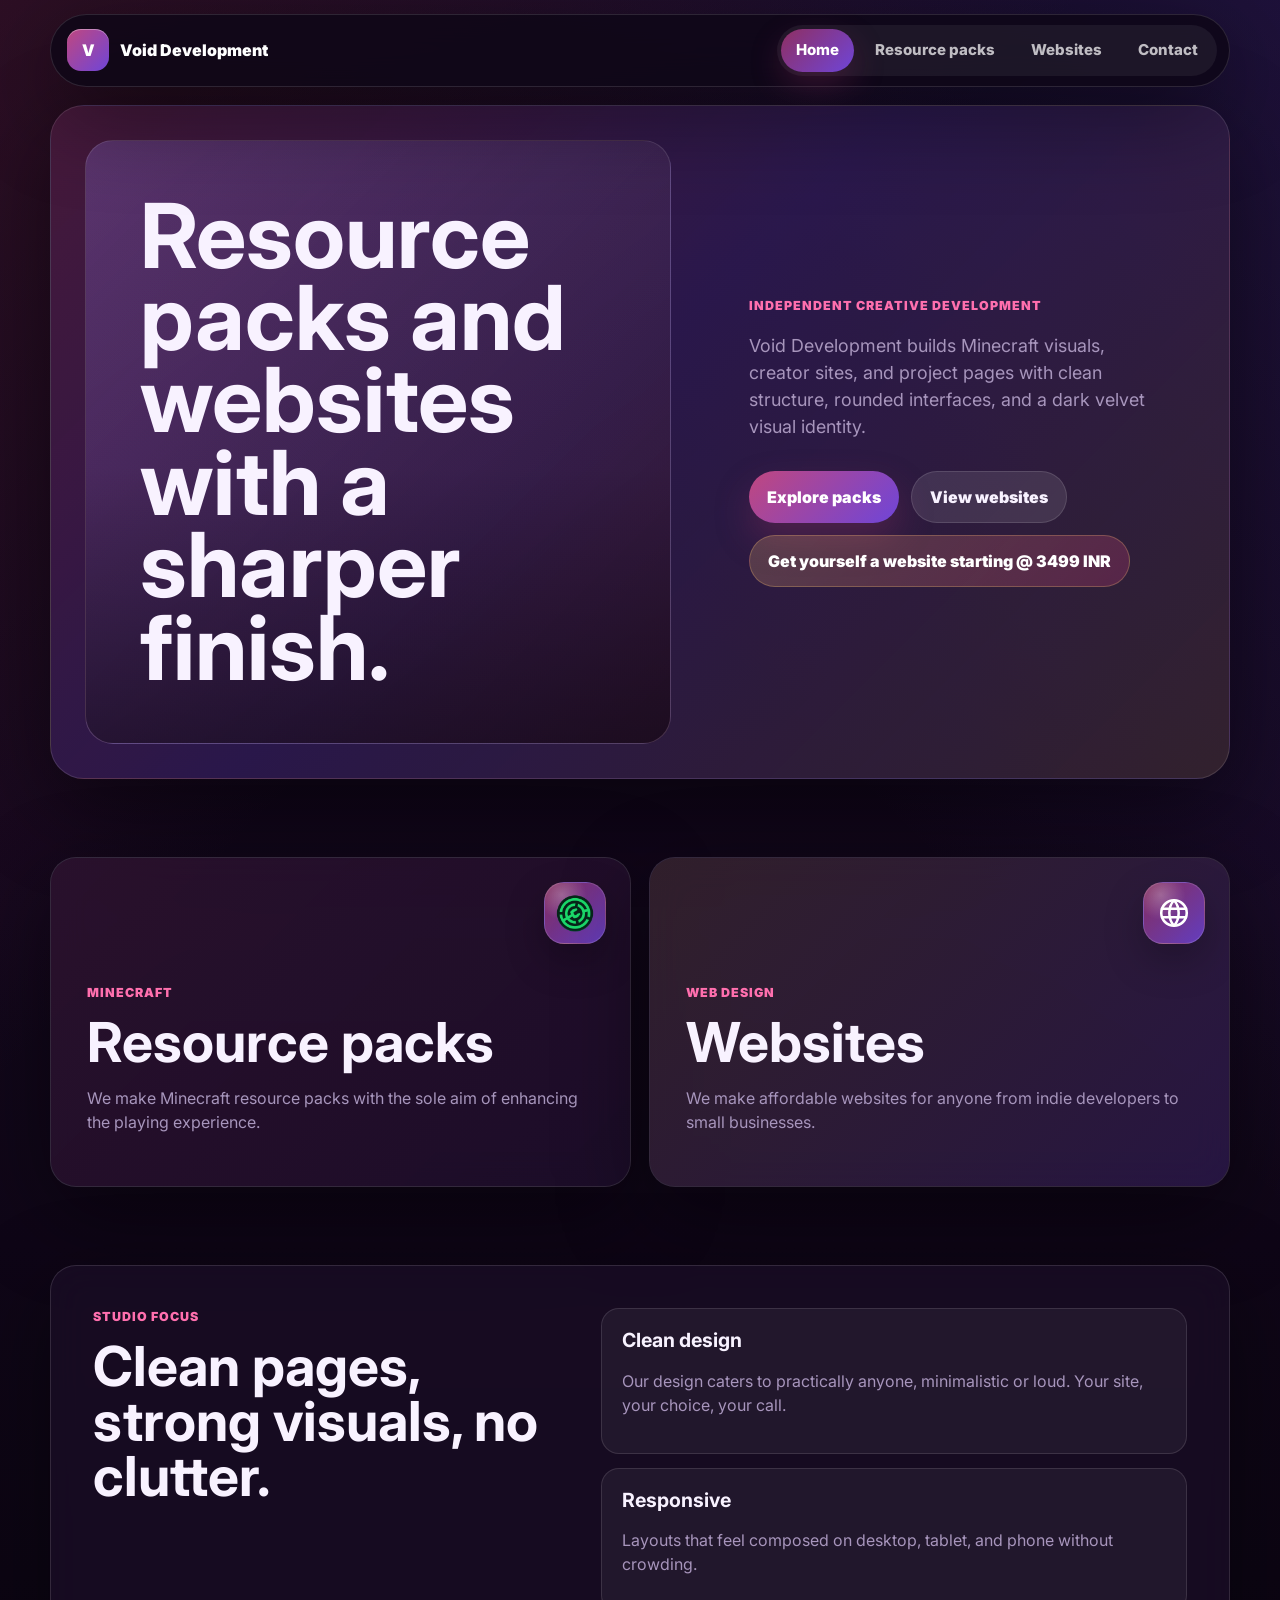
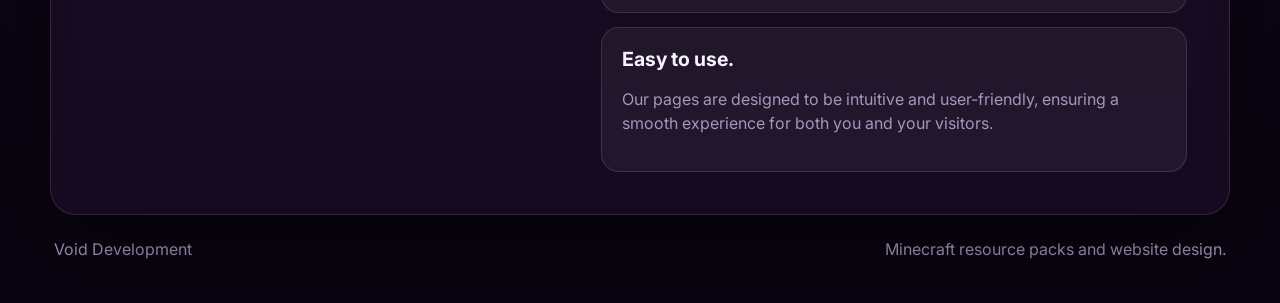
==== index.html @ 294ab31f "edited home page" ====
<!DOCTYPE html>
<html lang="en">
<head>
  <meta charset="UTF-8">
  <meta name="viewport" content="width=device-width, initial-scale=1.0">
  <meta name="description" content="Void Development creates Minecraft resource packs and refined websites for independent projects.">
  <title>Void Development | Independent Digital Studio</title>
  <link rel="preconnect" href="https://fonts.googleapis.com">
  <link rel="preconnect" href="https://fonts.gstatic.com" crossorigin>
  <link href="https://fonts.googleapis.com/css2?family=Inter:wght@400;500;600;700;800;900&display=swap" rel="stylesheet">
  <link rel="stylesheet" href="styles.css">
</head>
<body>
  <header class="site-header" data-header>
    <a class="brand" href="index.html" aria-label="Void Development home">
      <span class="brand-mark">V</span>
      <span>Void Development</span>
    </a>
    <button class="nav-toggle" type="button" aria-expanded="false" aria-controls="site-nav" data-nav-toggle>
      <span class="sr-only">Menu</span>
      <span></span>
      <span></span>
    </button>
    <nav class="site-nav" id="site-nav" data-nav>
      <a href="index.html" aria-current="page">Home</a>
      <a href="resource-packs.html">Resource packs</a>
      <a href="websites.html">Websites</a>
      <a href="contact.html">Contact</a>
    </nav>
  </header>

  <main>
    <section class="hero soft-hero">
      <div class="hero-title-panel">
        <h1>Resource packs and websites with a sharper finish.</h1>
      </div>
      <div class="hero-copy-block">
        <p class="eyebrow">Independent creative development</p>
        <p>Void Development builds Minecraft visuals, creator sites, and project pages with clean structure, rounded interfaces, and a dark velvet visual identity.</p>
        <div class="button-row">
          <a class="button primary" href="resource-packs.html">Explore packs</a>
          <a class="button ghost" href="websites.html">View websites</a>
          <a class="button offer" href="contact.html">Get yourself a website starting @ 3499 INR</a>
        </div>
      </div>
    </section>

    <section class="section-wrap feature-split">
      <a class="feature-card aqua" href="resource-packs.html">
        <span class="card-icon" aria-hidden="true">
          <img class="modrinth-logo" src="assets/com.modrinth.ModrinthApp.png" alt="">
        </span>
        <p class="section-kicker">Minecraft</p>
        <h2>Resource packs</h2>
        <p>We make Minecraft resource packs with the sole aim of enhancing the playing experience.</p>
      </a>
      <a class="feature-card flame" href="websites.html">
        <span class="card-icon" aria-hidden="true">
          <svg class="globe-icon" viewBox="0 0 24 24" role="img">
            <circle cx="12" cy="12" r="9"/>
            <path d="M3.6 9h16.8M3.6 15h16.8M12 3c2.2 2.4 3.3 5.4 3.3 9s-1.1 6.6-3.3 9M12 3C9.8 5.4 8.7 8.4 8.7 12s1.1 6.6 3.3 9"/>
          </svg>
        </span>
        <p class="section-kicker">Web design</p>
        <h2>Websites</h2>
        <p>We make affordable websites for anyone from indie developers to small businesses.</p>
      </a>
    </section>

    <section class="section-wrap studio-panel">
      <div>
        <p class="section-kicker">Studio focus</p>
        <h2>Clean pages, strong visuals, no clutter.</h2>
      </div>
      <div class="mini-grid">
        <article>
          <h3>Clean design</h3>
          <p>Our design caters to practically anyone, minimalistic or loud. Your site, your choice, your call.</p>
        </article>
        <article>
          <h3>Responsive</h3>
          <p>Layouts that feel composed on desktop, tablet, and phone without crowding.</p>
        </article>
        <article>
          <h3>Easy to use.</h3>
          <p>Our pages are designed to be intuitive and user-friendly, ensuring a smooth experience for both you and your visitors.</p>
        </article>
      </div>
    </section>
  </main>

  <footer class="site-footer">
    <span>Void Development</span>
    <span>Minecraft resource packs and website design.</span>
  </footer>

  <script src="script.js"></script>
</body>
</html>
---- styles.css ----
:root {
  --ink: #f8f2ff;
  --ink-soft: #d5c4e8;
  --muted: #a795bc;
  --bg: #07030d;
  --bg-2: #100719;
  --panel: rgba(26, 14, 38, 0.78);
  --panel-strong: #180d25;
  --line: rgba(255, 255, 255, 0.12);
  --velvet: #8f2f61;
  --velvet-2: #c0477f;
  --plum: #6f45d8;
  --lilac: #b889ff;
  --rose: #ff6fae;
  --gold: #f2bd70;
  --white: #ffffff;
  --radius-xl: 34px;
  --radius-lg: 26px;
  --radius-md: 18px;
  --shadow: 0 28px 90px rgba(0, 0, 0, 0.42);
}

* {
  box-sizing: border-box;
}

html {
  scroll-behavior: smooth;
}

body {
  min-height: 100vh;
  margin: 0;
  color: var(--ink);
  background:
    linear-gradient(135deg, rgba(143, 47, 97, 0.28), transparent 34%),
    linear-gradient(225deg, rgba(111, 69, 216, 0.22), transparent 38%),
    linear-gradient(180deg, var(--bg) 0%, #12071b 48%, #09040f 100%);
  font-family: Inter, Arial, sans-serif;
  line-height: 1.5;
  opacity: 0;
  transform: translateY(8px);
  transition: opacity 220ms ease, transform 220ms ease;
}

body.is-ready {
  opacity: 1;
  transform: translateY(0);
}

body.is-leaving {
  opacity: 0;
  transform: translateY(8px);
}

img {
  display: block;
  max-width: 100%;
}

a {
  color: inherit;
  text-decoration: none;
}

.sr-only {
  position: absolute;
  width: 1px;
  height: 1px;
  padding: 0;
  margin: -1px;
  overflow: hidden;
  clip: rect(0, 0, 0, 0);
  white-space: nowrap;
  border: 0;
}

.site-header {
  position: sticky;
  top: 14px;
  z-index: 20;
  width: min(1180px, calc(100% - 28px));
  min-height: 72px;
  display: flex;
  align-items: center;
  justify-content: space-between;
  gap: 18px;
  margin: 14px auto 0;
  padding: 10px 12px 10px 16px;
  color: var(--white);
  background: rgba(14, 7, 22, 0.82);
  border: 1px solid var(--line);
  border-radius: 999px;
  box-shadow: var(--shadow);
  backdrop-filter: blur(18px);
}

.site-header.is-scrolled {
  background: rgba(10, 4, 16, 0.94);
}

.brand {
  display: inline-flex;
  align-items: center;
  gap: 11px;
  min-width: 0;
  font-weight: 900;
}

.brand span:last-child {
  overflow: hidden;
  text-overflow: ellipsis;
  white-space: nowrap;
}

.brand-mark {
  display: grid;
  flex: 0 0 auto;
  width: 42px;
  height: 42px;
  place-items: center;
  color: var(--white);
  background: linear-gradient(135deg, var(--velvet-2), var(--plum));
  border-radius: 14px;
  box-shadow: inset 0 1px 0 rgba(255, 255, 255, 0.35);
}

.site-nav {
  --pill-x: 4px;
  --pill-y: 4px;
  --pill-width: 80px;
  --pill-height: 40px;
  position: relative;
  display: flex;
  align-items: center;
  gap: 6px;
  padding: 4px;
  background: rgba(255, 255, 255, 0.06);
  border-radius: 999px;
}

.site-nav::before {
  content: "";
  position: absolute;
  left: var(--pill-x);
  top: var(--pill-y);
  width: var(--pill-width);
  height: var(--pill-height);
  border-radius: 999px;
  background: linear-gradient(135deg, var(--velvet), var(--plum));
  box-shadow: 0 12px 32px rgba(143, 47, 97, 0.32);
  transition: left 220ms ease, top 220ms ease, width 220ms ease, height 220ms ease;
}

.site-nav a {
  position: relative;
  z-index: 1;
  padding: 10px 15px;
  color: rgba(255, 255, 255, 0.72);
  border-radius: 999px;
  font-size: 0.94rem;
  font-weight: 800;
  transition: color 180ms ease, transform 180ms ease;
}

.site-nav a:hover,
.site-nav a[aria-current="page"] {
  color: var(--white);
}

.nav-toggle {
  display: none;
  width: 46px;
  height: 46px;
  border: 1px solid var(--line);
  border-radius: 16px;
  background: rgba(255, 255, 255, 0.08);
  color: var(--white);
}

.nav-toggle span:not(.sr-only) {
  display: block;
  width: 18px;
  height: 2px;
  margin: 5px auto;
  background: currentColor;
}

.hero,
.page-hero,
.section-wrap,
.site-footer {
  width: min(1180px, calc(100% - 28px));
  margin-inline: auto;
}

.hero,
.page-hero {
  margin-top: 18px;
  border-radius: var(--radius-xl);
}

.soft-hero {
  display: grid;
  grid-template-columns: minmax(0, 1.1fr) minmax(320px, 0.9fr);
  gap: clamp(22px, 4vw, 44px);
  align-items: center;
  min-height: 590px;
  padding: clamp(20px, 3vw, 34px);
  overflow: hidden;
  background:
    linear-gradient(135deg, rgba(143, 47, 97, 0.36), rgba(111, 69, 216, 0.22) 46%, rgba(242, 189, 112, 0.12)),
    rgba(24, 13, 37, 0.76);
  border: 1px solid var(--line);
  box-shadow: var(--shadow);
}

.hero-title-panel {
  position: relative;
  min-height: 520px;
  display: flex;
  align-items: flex-end;
  overflow: hidden;
  border-radius: 28px;
  padding: clamp(26px, 5vw, 54px);
  background:
    linear-gradient(145deg, rgba(255, 255, 255, 0.08), rgba(143, 47, 97, 0.18)),
    linear-gradient(135deg, rgba(111, 69, 216, 0.24), rgba(7, 3, 13, 0.54));
  border: 1px solid var(--line);
}

.hero-title-panel::after {
  content: "";
  position: absolute;
  inset: auto 0 0;
  height: 46%;
  background: linear-gradient(180deg, transparent, rgba(7, 3, 13, 0.44));
}

.hero-title-panel h1 {
  position: relative;
  z-index: 1;
}

.hero-copy-block {
  padding: clamp(12px, 3vw, 34px);
}

.eyebrow,
.section-kicker {
  margin: 0 0 12px;
  color: var(--rose);
  font-size: 0.78rem;
  font-weight: 900;
  letter-spacing: 0.08em;
  text-transform: uppercase;
}

h1,
h2,
h3,
p {
  overflow-wrap: anywhere;
}

h1 {
  max-width: 820px;
  margin: 0;
  font-size: clamp(3rem, 7vw, 6.8rem);
  line-height: 0.92;
  letter-spacing: 0;
}

h2 {
  margin: 0;
  font-size: clamp(2rem, 4.3vw, 4.5rem);
  line-height: 1;
  letter-spacing: 0;
}

h3 {
  margin: 0;
  font-size: 1.22rem;
  line-height: 1.2;
}

.hero-copy-block p:not(.eyebrow),
.page-hero p:last-child,
.feature-card p:last-child,
.mini-grid p,
.pack-content p,
.website-meta p,
.contact-info li,
.contact-info p,
.profile-card p {
  color: var(--muted);
}

.hero-copy-block p:not(.eyebrow),
.page-hero p:last-child {
  max-width: 660px;
  font-size: 1.12rem;
}

.button-row {
  display: flex;
  flex-wrap: wrap;
  gap: 12px;
  margin-top: 30px;
}

.button {
  display: inline-flex;
  min-height: 48px;
  align-items: center;
  justify-content: center;
  border: 0;
  border-radius: 999px;
  padding: 13px 18px;
  font: inherit;
  font-weight: 900;
  cursor: pointer;
  transition: transform 180ms ease, box-shadow 180ms ease, border-color 180ms ease, background 180ms ease;
}

.button.primary,
.discord-button {
  color: var(--white);
  background: linear-gradient(135deg, var(--velvet-2), var(--plum));
  box-shadow: 0 16px 34px rgba(143, 47, 97, 0.34);
}

.button.ghost,
.email-button {
  color: var(--ink);
  background: rgba(255, 255, 255, 0.1);
  border: 1px solid var(--line);
}

.button.ghost.dark {
  color: var(--ink);
}

.button.offer {
  color: var(--white);
  background: linear-gradient(135deg, rgba(242, 189, 112, 0.22), rgba(143, 47, 97, 0.42));
  border: 1px solid rgba(242, 189, 112, 0.28);
}

.button:hover,
.sort-toggle:hover,
.site-nav a:hover {
  transform: translateY(-3px);
  box-shadow: 0 18px 42px rgba(0, 0, 0, 0.28);
}

.button:active,
.sort-toggle:active,
.site-nav a:active {
  transform: translateY(-1px);
}

.section-wrap {
  padding: 78px 0;
}

.feature-split {
  display: grid;
  grid-template-columns: repeat(2, minmax(0, 1fr));
  gap: 18px;
}

.feature-card,
.studio-panel,
.glass-panel,
.pack-card,
.website-card,
.loading-card,
.profile-card {
  border: 1px solid var(--line);
  border-radius: var(--radius-lg);
  background: var(--panel);
  box-shadow: var(--shadow);
  backdrop-filter: blur(18px);
  transition: transform 220ms ease, box-shadow 220ms ease, border-color 220ms ease;
}

.feature-card {
  position: relative;
  min-height: 330px;
  display: flex;
  flex-direction: column;
  justify-content: flex-end;
  overflow: hidden;
  padding: clamp(22px, 4vw, 36px);
}

.feature-card:hover,
.pack-card:hover,
.website-card:hover,
.profile-card:hover,
.mini-grid article:hover,
.studio-panel:hover {
  transform: translateY(-6px);
  border-color: rgba(255, 111, 174, 0.34);
  box-shadow: 0 32px 92px rgba(0, 0, 0, 0.5);
}

.feature-card::before {
  content: "";
  position: absolute;
  inset: 0;
  z-index: -1;
  opacity: 0.72;
}

.feature-card.aqua::before {
  background: linear-gradient(135deg, rgba(143, 47, 97, 0.2), rgba(32, 15, 47, 0.68));
}

.feature-card.flame::before {
  background: linear-gradient(135deg, rgba(242, 189, 112, 0.16), rgba(111, 69, 216, 0.24));
}

.card-icon {
  position: absolute;
  top: 24px;
  right: 24px;
  display: grid;
  width: 62px;
  height: 62px;
  place-items: center;
  border-radius: 20px;
  color: var(--white);
  background:
    radial-gradient(circle at 28% 20%, rgba(255, 255, 255, 0.26), transparent 38%),
    linear-gradient(135deg, rgba(143, 47, 97, 0.9), rgba(111, 69, 216, 0.84));
  border: 1px solid rgba(255, 255, 255, 0.14);
  box-shadow: 0 16px 38px rgba(0, 0, 0, 0.26);
}

.card-icon svg {
  width: 34px;
  height: 34px;
}

.modrinth-logo {
  width: 38px;
  height: 38px;
  object-fit: contain;
}

.globe-icon {
  fill: none;
  stroke: #ffffff;
  stroke-width: 1.8;
  stroke-linecap: round;
  stroke-linejoin: round;
}

.studio-panel {
  display: grid;
  grid-template-columns: minmax(0, 0.9fr) minmax(360px, 1.1fr);
  gap: 28px;
  padding: clamp(24px, 4vw, 42px);
}

.mini-grid {
  display: grid;
  gap: 14px;
}

.mini-grid article {
  padding: 20px;
  border: 1px solid var(--line);
  border-radius: var(--radius-md);
  background: rgba(255, 255, 255, 0.05);
  transition: transform 220ms ease, border-color 220ms ease, background 220ms ease;
}

.mini-grid article:hover {
  background: rgba(255, 255, 255, 0.08);
}

.page-hero {
  padding: clamp(86px, 12vw, 150px) clamp(24px, 6vw, 74px) clamp(44px, 7vw, 78px);
  color: var(--white);
  overflow: hidden;
  border: 1px solid var(--line);
}

.gradient-hero,
.gradient-hero.warm,
.gradient-hero.contact-hero {
  background:
    linear-gradient(135deg, rgba(143, 47, 97, 0.64), rgba(26, 14, 38, 0.9) 46%, rgba(111, 69, 216, 0.46)),
    var(--panel-strong);
}

.page-hero p:last-child {
  color: var(--ink-soft);
}

.resource-toolbar {
  display: flex;
  align-items: end;
  justify-content: space-between;
  gap: 18px;
  margin-bottom: 24px;
}

.resource-actions {
  display: flex;
  flex-wrap: wrap;
  justify-content: flex-end;
  gap: 10px;
}

.sort-toggle {
  min-height: 48px;
  border: 1px solid var(--line);
  border-radius: 999px;
  padding: 13px 18px;
  color: var(--ink);
  background: linear-gradient(135deg, rgba(143, 47, 97, 0.38), rgba(111, 69, 216, 0.26));
  font: inherit;
  font-weight: 900;
  cursor: pointer;
  transition: transform 180ms ease, box-shadow 180ms ease, border-color 180ms ease;
}

.sort-toggle:hover {
  border-color: rgba(255, 111, 174, 0.42);
}

.pack-grid {
  display: grid;
  grid-template-columns: repeat(3, minmax(0, 1fr));
  gap: 18px;
}

.pack-card,
.website-card {
  overflow: hidden;
}

.pack-media {
  display: block;
  height: 230px;
  overflow: hidden;
  background: linear-gradient(135deg, rgba(143, 47, 97, 0.28), rgba(111, 69, 216, 0.24));
}

.pack-media img {
  width: 100%;
  height: 100%;
  object-fit: cover;
  transition: transform 220ms ease;
}

.pack-card:hover .pack-media img {
  transform: scale(1.04);
}

.pack-placeholder {
  display: grid;
  width: 100%;
  height: 100%;
  place-items: center;
  color: var(--white);
  background: linear-gradient(135deg, var(--velvet), var(--plum));
  font-size: 3rem;
  font-weight: 900;
}

.pack-content {
  display: grid;
  gap: 16px;
  padding: 20px;
}

.pack-title-row {
  display: grid;
  grid-template-columns: 48px 1fr;
  gap: 12px;
  align-items: center;
}

.pack-title-row img {
  width: 48px;
  height: 48px;
  border-radius: 15px;
  object-fit: cover;
  background: var(--bg-2);
}

.pack-title-row p {
  margin: 4px 0 0;
  font-size: 0.9rem;
}

.tag-row {
  display: flex;
  flex-wrap: wrap;
  gap: 8px;
}

.tag-row span {
  padding: 7px 10px;
  color: var(--ink);
  background: rgba(143, 47, 97, 0.2);
  border: 1px solid rgba(255, 111, 174, 0.22);
  border-radius: 999px;
  font-size: 0.78rem;
  font-weight: 800;
}

.text-link,
.website-meta a,
.contact-info a {
  color: var(--rose);
  font-weight: 900;
}

.loading-card {
  padding: 24px;
  color: var(--muted);
}

.loading-card.warning {
  grid-column: 1 / -1;
  background: rgba(242, 189, 112, 0.14);
}

.website-grid {
  display: grid;
  grid-template-columns: repeat(2, minmax(0, 1fr));
  gap: 20px;
}

.browser-bar {
  display: flex;
  gap: 8px;
  padding: 16px 18px;
  background: rgba(10, 4, 16, 0.95);
}

.browser-bar span {
  width: 12px;
  height: 12px;
  border-radius: 50%;
  background: var(--rose);
}

.browser-bar span:nth-child(2) {
  background: var(--gold);
}

.browser-bar span:nth-child(3) {
  background: #77d989;
}

.site-preview-link {
  position: relative;
  display: block;
  height: 430px;
  overflow: hidden;
  background: linear-gradient(135deg, rgba(111, 69, 216, 0.28), rgba(143, 47, 97, 0.24)), var(--bg);
}

.protected-preview {
  display: grid;
  place-items: center;
  padding: 28px;
}

.project-preview,
.glacier-preview {
  width: min(410px, 100%);
  min-width: 0;
  display: grid;
  justify-items: start;
  gap: 12px;
  padding: 28px;
  border: 1px solid var(--line);
  border-radius: 28px;
  background: linear-gradient(135deg, rgba(255, 255, 255, 0.08), rgba(143, 47, 97, 0.18));
  transition: transform 220ms ease, border-color 220ms ease;
}

.website-card:hover .project-preview,
.website-card:hover .glacier-preview {
  transform: translateY(-4px);
  border-color: rgba(255, 111, 174, 0.34);
}

.project-mark,
.glacier-mark {
  width: 84px;
  height: 84px;
  border-radius: 24px;
  box-shadow: 0 18px 44px rgba(111, 69, 216, 0.32);
}

.teria-mark {
  background:
    linear-gradient(90deg, rgba(255, 255, 255, 0.9) 0 8px, transparent 8px 100%),
    linear-gradient(135deg, var(--rose), var(--plum));
}

.glacier-mark {
  background: linear-gradient(135deg, #d8f6ff 0 49%, #2c3541 50% 100%);
}

.project-preview p,
.project-preview small,
.glacier-preview p,
.glacier-preview small {
  max-width: 100%;
  margin: 0;
  color: var(--muted);
  font-weight: 800;
  overflow-wrap: anywhere;
}

.project-preview strong,
.glacier-preview strong {
  max-width: 100%;
  font-size: clamp(2.35rem, 3.4vw, 3.65rem);
  line-height: 1;
  overflow-wrap: normal;
  word-break: normal;
}

.website-meta {
  padding: 22px;
}

.profile-section {
  display: grid;
  place-items: center;
}

.profile-card {
  width: min(430px, 100%);
  display: grid;
  justify-items: center;
  gap: 14px;
  padding: 18px 18px 24px;
  text-align: center;
  background:
    linear-gradient(145deg, rgba(143, 47, 97, 0.24), rgba(111, 69, 216, 0.12)),
    var(--panel-strong);
  border-color: rgba(255, 111, 174, 0.22);
}

.avatar-stage {
  width: min(300px, 100%);
  display: grid;
  place-items: center;
  min-height: 380px;
  padding: 22px 18px;
  border-radius: 22px;
  background:
    radial-gradient(circle at 50% 18%, rgba(255, 111, 174, 0.24), transparent 46%),
    linear-gradient(160deg, rgba(43, 18, 58, 0.95), rgba(15, 7, 24, 0.98));
  border: 1px solid rgba(255, 111, 174, 0.18);
}

.avatar-stage img {
  width: min(245px, 88%);
  image-rendering: auto;
  filter: drop-shadow(0 28px 44px rgba(0, 0, 0, 0.48));
}

.profile-card h2 {
  display: flex;
  align-items: center;
  justify-content: center;
  gap: 10px;
  font-size: 1.55rem;
  line-height: 1.1;
}

.flag {
  display: inline-flex;
  align-items: center;
  justify-content: center;
  min-width: 26px;
  height: 18px;
  border-radius: 5px;
  color: #10203b;
  background: linear-gradient(180deg, #ff9933 0 33%, #ffffff 34% 66%, #138808 67%);
  font-size: 0.58rem;
  font-weight: 900;
}

.profile-card p {
  margin: -4px 0 2px;
  font-weight: 900;
}

.discord-button,
.email-button {
  min-height: 42px;
  padding: 10px 16px;
}

.email-button {
  color: var(--ink-soft);
}

.site-footer {
  display: flex;
  flex-wrap: wrap;
  justify-content: space-between;
  gap: 14px;
  margin-bottom: 20px;
  padding: 22px 4px;
  color: var(--muted);
}

@media (max-width: 980px) {
  .soft-hero,
  .feature-split,
  .studio-panel,
  .pack-grid,
  .website-grid {
    grid-template-columns: 1fr;
  }

  .hero-title-panel {
    min-height: 420px;
  }

  .pack-grid {
    grid-template-columns: repeat(2, minmax(0, 1fr));
  }
}

@media (max-width: 760px) {
  .site-header {
    align-items: center;
    border-radius: 24px;
  }

  .nav-toggle {
    display: block;
  }

  .site-nav {
    position: absolute;
    top: calc(100% + 10px);
    right: 0;
    left: 0;
    display: none;
    padding: 8px;
    background: rgba(10, 4, 16, 0.97);
    border: 1px solid var(--line);
    border-radius: 22px;
    box-shadow: var(--shadow);
  }

  .site-nav.is-open {
    display: grid;
  }

  .site-nav a {
    padding: 14px;
  }

  .soft-hero {
    min-height: auto;
  }

  .resource-toolbar {
    align-items: start;
    flex-direction: column;
  }

  .resource-actions {
    width: 100%;
    justify-content: stretch;
  }

  .resource-actions .button,
  .sort-toggle {
    flex: 1 1 220px;
  }

  .pack-grid {
    grid-template-columns: 1fr;
  }
}

@media (max-width: 520px) {
  .site-header,
  .hero,
  .page-hero,
  .section-wrap,
  .site-footer {
    width: min(100% - 20px, 1180px);
  }

  .brand {
    font-size: 0.94rem;
  }

  h1 {
    font-size: clamp(2.7rem, 15vw, 4.6rem);
  }

  .button,
  .button-row {
    width: 100%;
  }

  .hero-title-panel {
    min-height: 330px;
  }

  .site-preview-link {
    height: 320px;
  }
}
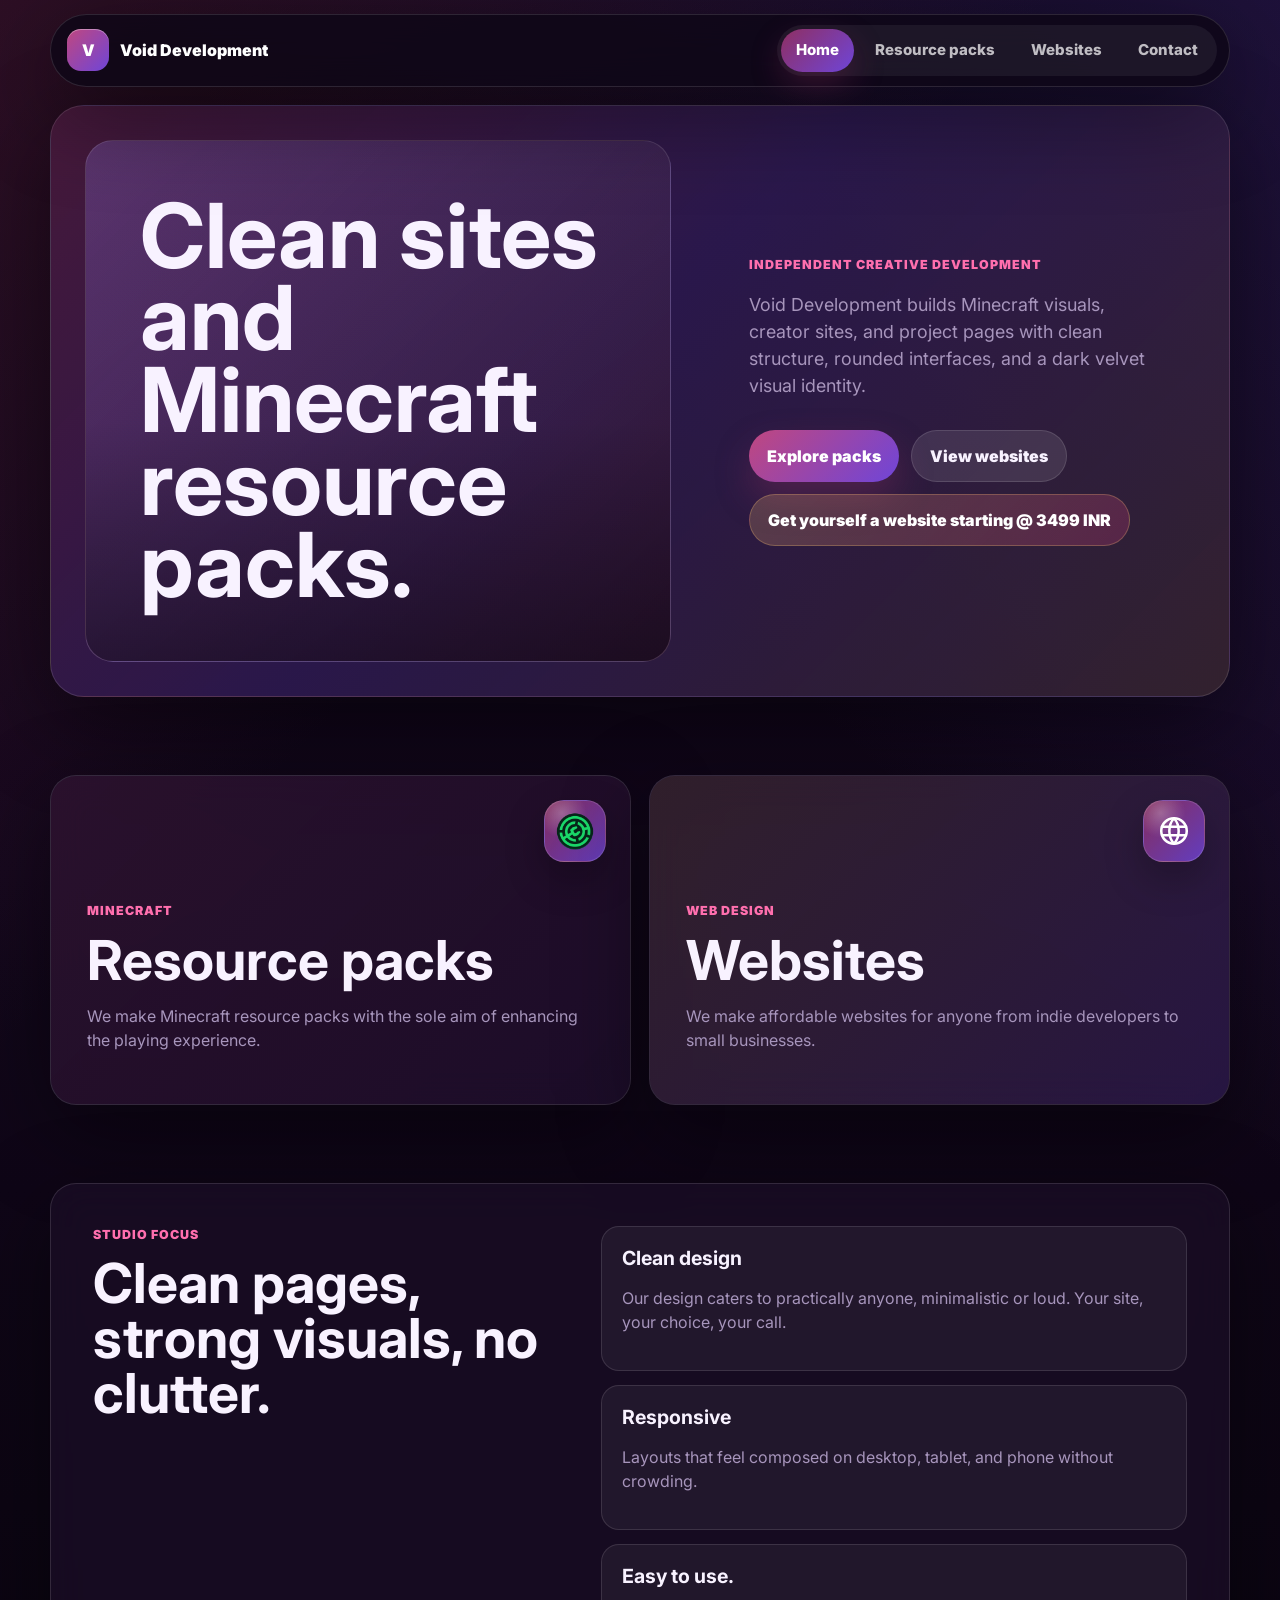
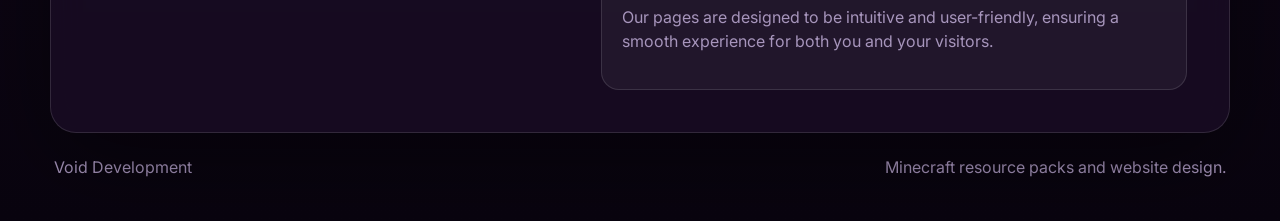
==== commit 3ccf8898: "edited home page" ====
--- a/index.html
+++ b/index.html
@@ -32,7 +32,7 @@
   <main>
     <section class="hero soft-hero">
       <div class="hero-title-panel">
-        <h1>Resource packs and websites with a sharper finish.</h1>
+        <h1>Clean sites and Minecraft resource packs.</h1>
       </div>
       <div class="hero-copy-block">
         <p class="eyebrow">Independent creative development</p>
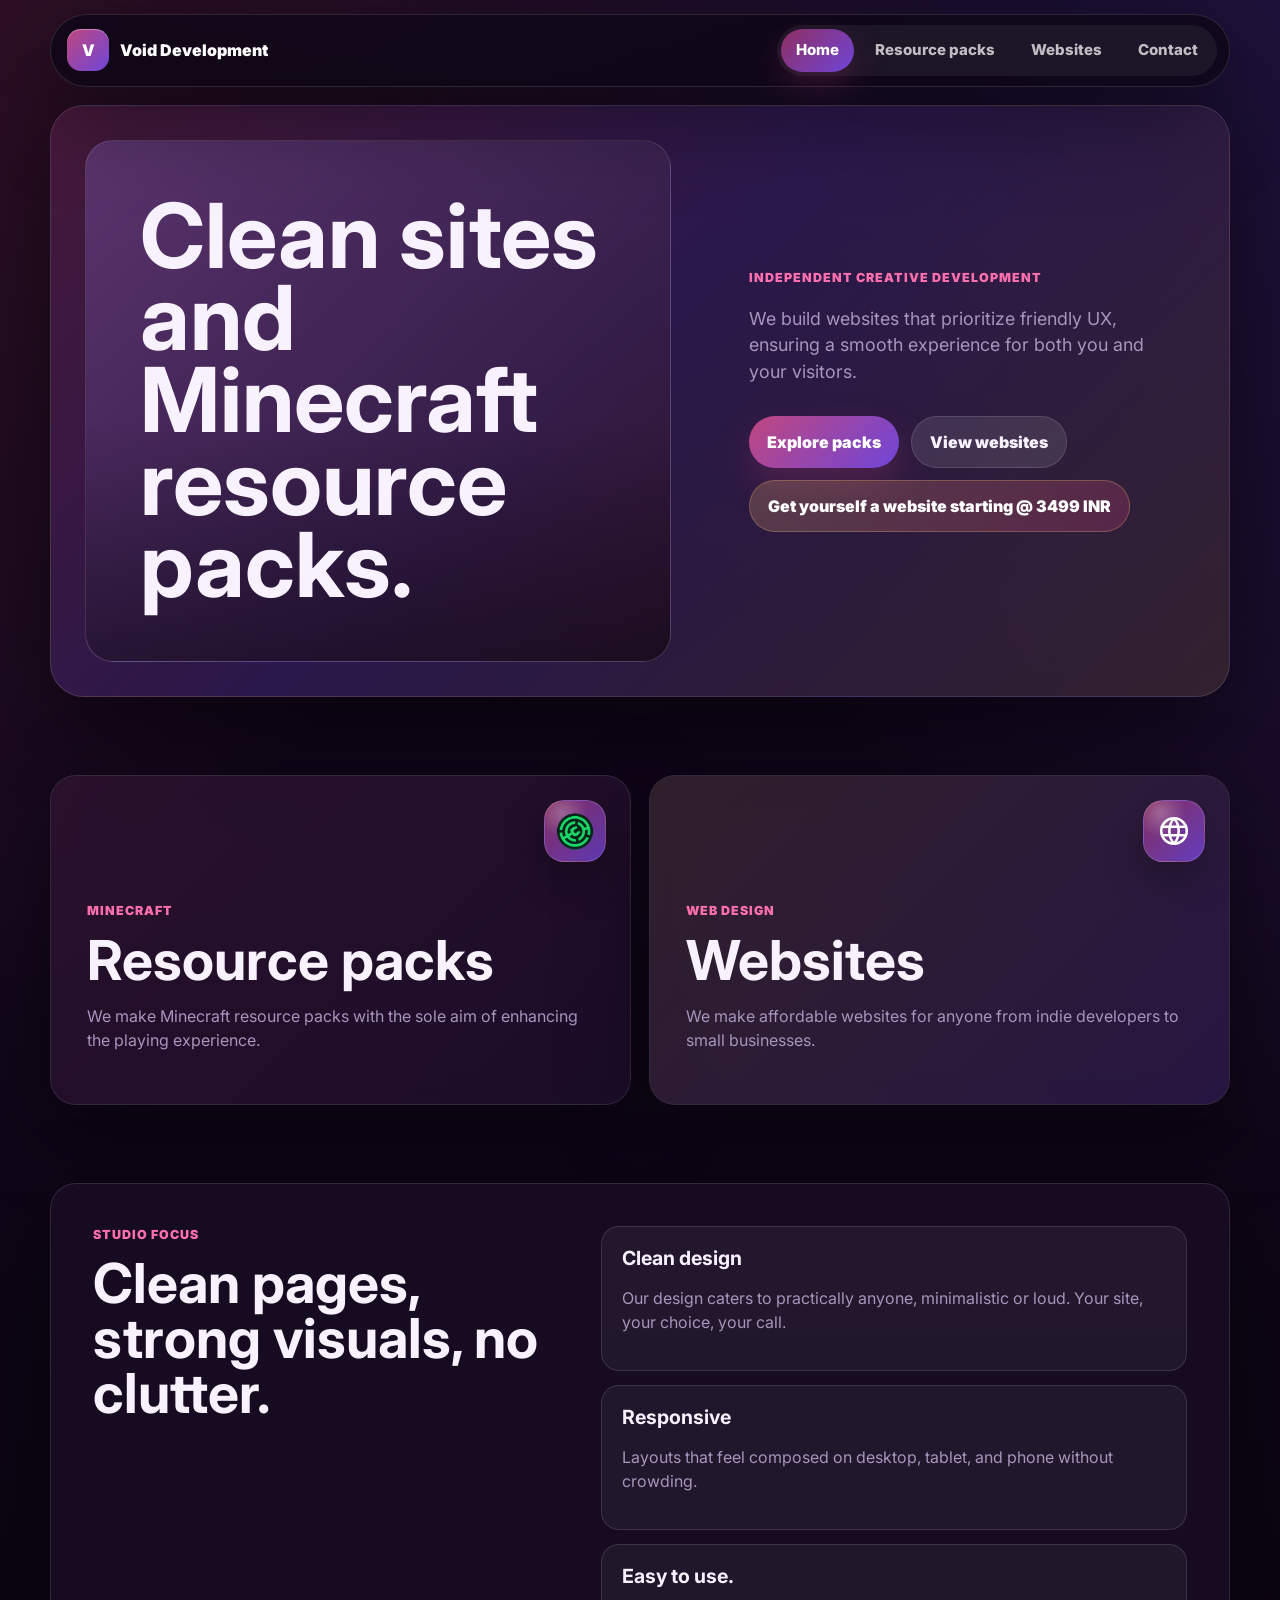
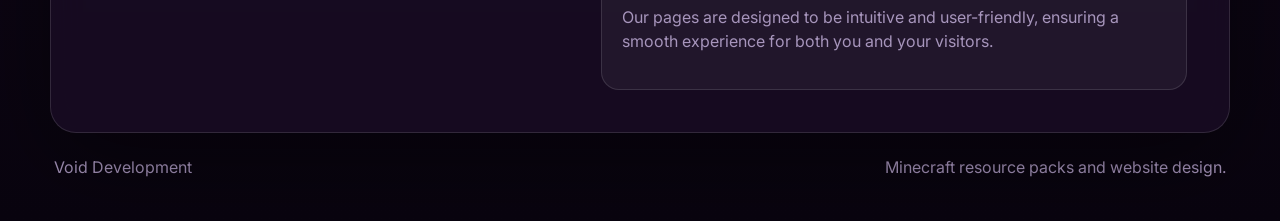
==== commit 8846498e: "edited websites.html" ====
--- a/index.html
+++ b/index.html
@@ -36,7 +36,7 @@
       </div>
       <div class="hero-copy-block">
         <p class="eyebrow">Independent creative development</p>
-        <p>Void Development builds Minecraft visuals, creator sites, and project pages with clean structure, rounded interfaces, and a dark velvet visual identity.</p>
+        <p>We build websites that prioritize friendly UX, ensuring a smooth experience for both you and your visitors.</p>
         <div class="button-row">
           <a class="button primary" href="resource-packs.html">Explore packs</a>
           <a class="button ghost" href="websites.html">View websites</a>
--- a/styles.css
+++ b/styles.css
@@ -364,6 +364,28 @@
   padding: 78px 0;
 }
 
+.section-title-band {
+  width: min(1180px, calc(100% - 28px));
+  margin: 34px auto 0;
+  padding: 10px 18px;
+  border: 1px solid rgba(255, 111, 174, 0.24);
+  border-radius: 14px;
+  background:
+    linear-gradient(90deg, rgba(111, 69, 216, 0.28), rgba(143, 47, 97, 0.34)),
+    rgba(24, 13, 37, 0.88);
+  box-shadow: 0 16px 44px rgba(0, 0, 0, 0.28);
+}
+
+.section-title-band h2 {
+  margin: 0;
+  text-align: center;
+  color: var(--white);
+  font-size: clamp(1.6rem, 3vw, 2.25rem);
+  line-height: 1.15;
+  font-weight: 900;
+  text-transform: uppercase;
+}
+
 .feature-split {
   display: grid;
   grid-template-columns: repeat(2, minmax(0, 1fr));
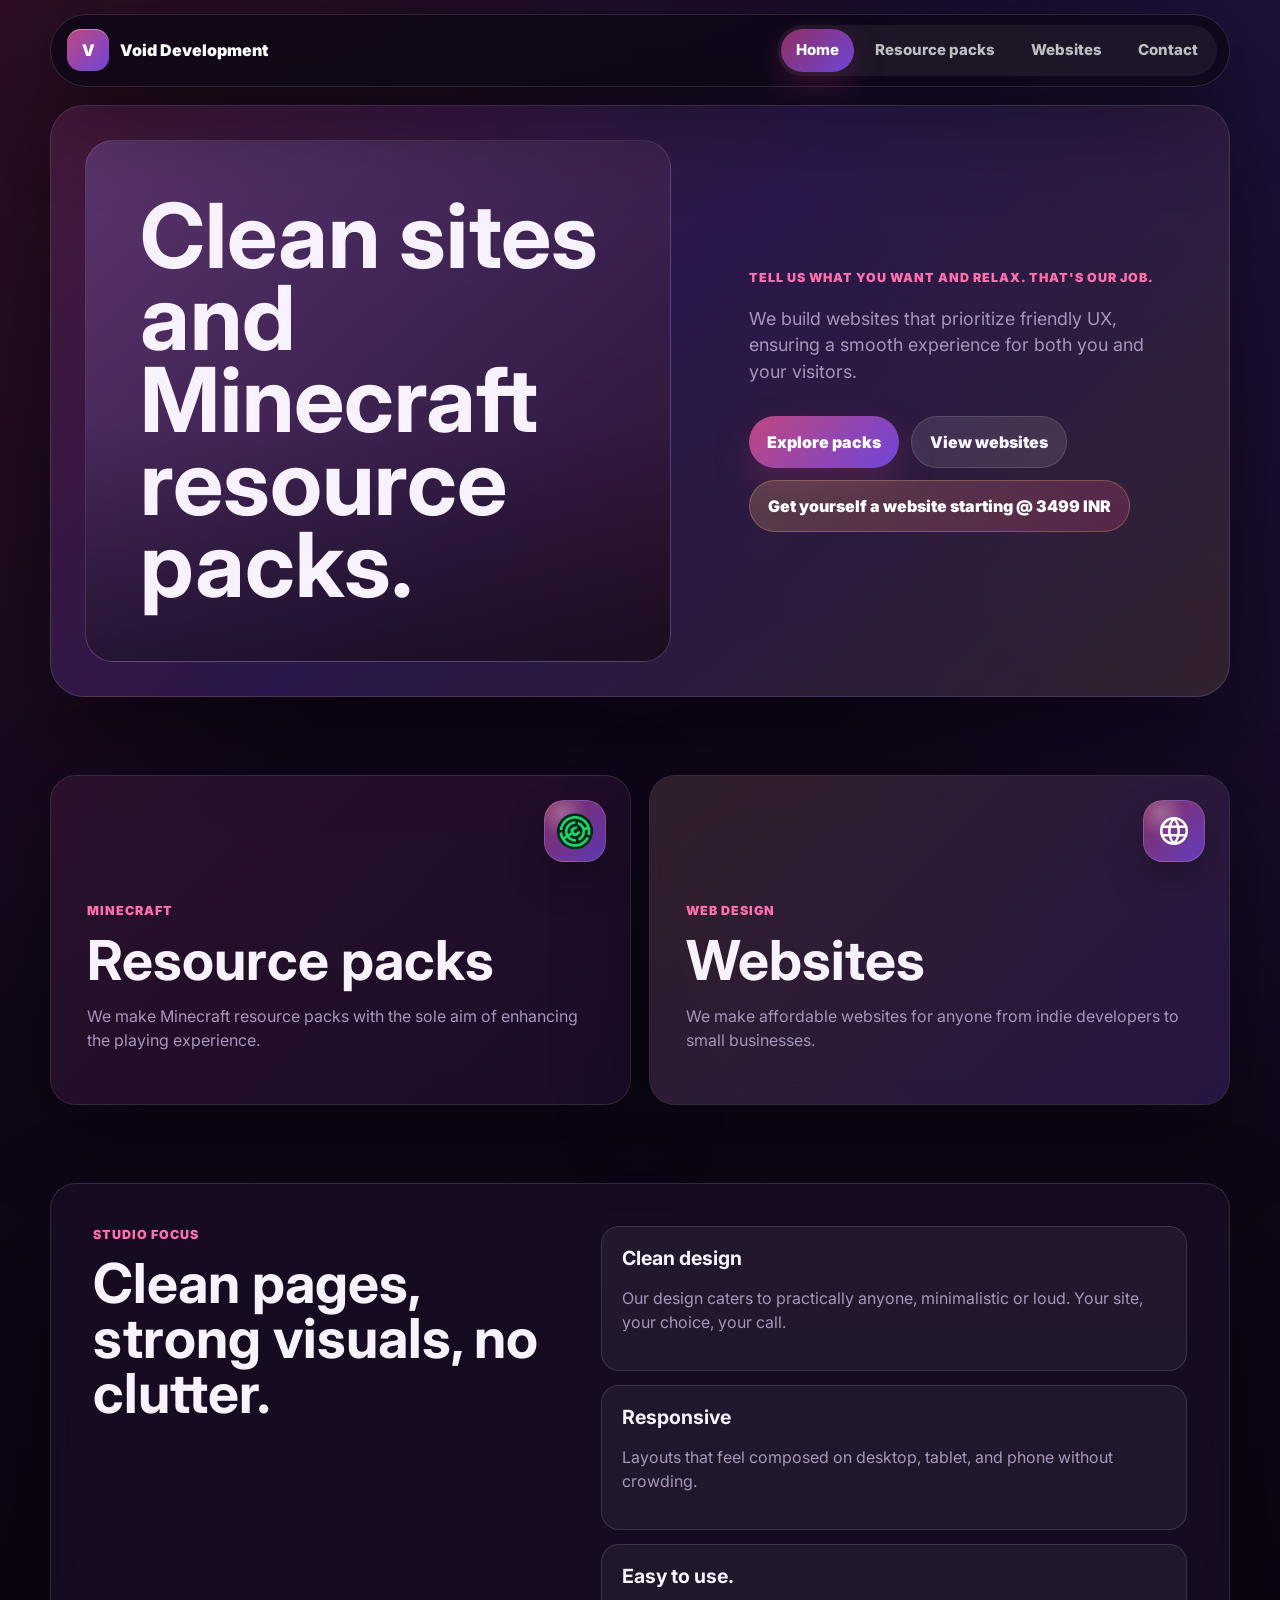
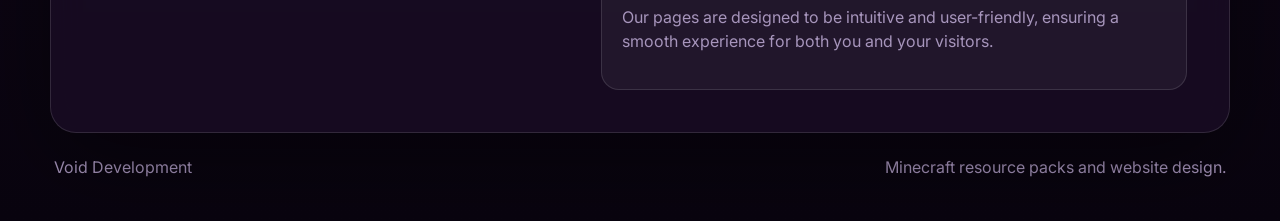
==== commit 02d83417: "edited eyebrow text" ====
--- a/index.html
+++ b/index.html
@@ -35,7 +35,7 @@
         <h1>Clean sites and Minecraft resource packs.</h1>
       </div>
       <div class="hero-copy-block">
-        <p class="eyebrow">Independent creative development</p>
+        <p class="eyebrow">Tell us what you want and relax. That's our job.</p>
         <p>We build websites that prioritize friendly UX, ensuring a smooth experience for both you and your visitors.</p>
         <div class="button-row">
           <a class="button primary" href="resource-packs.html">Explore packs</a>
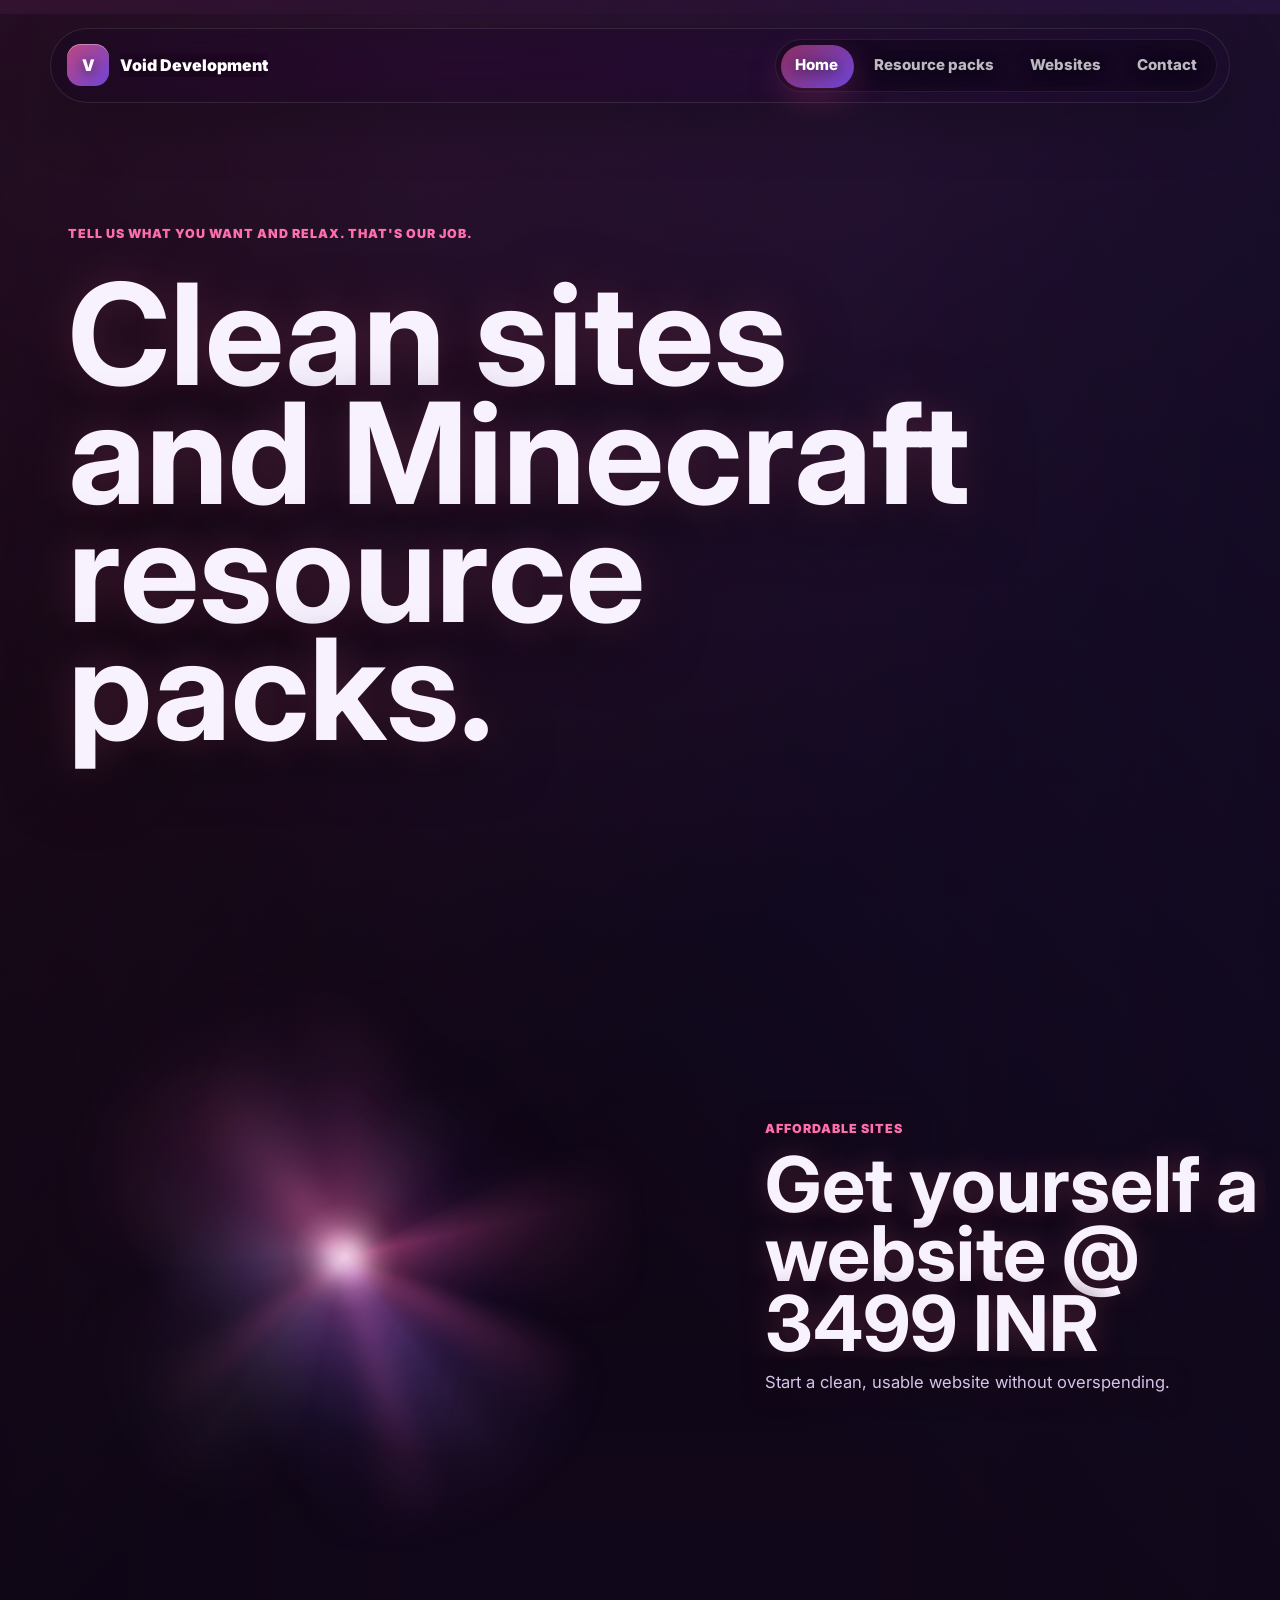
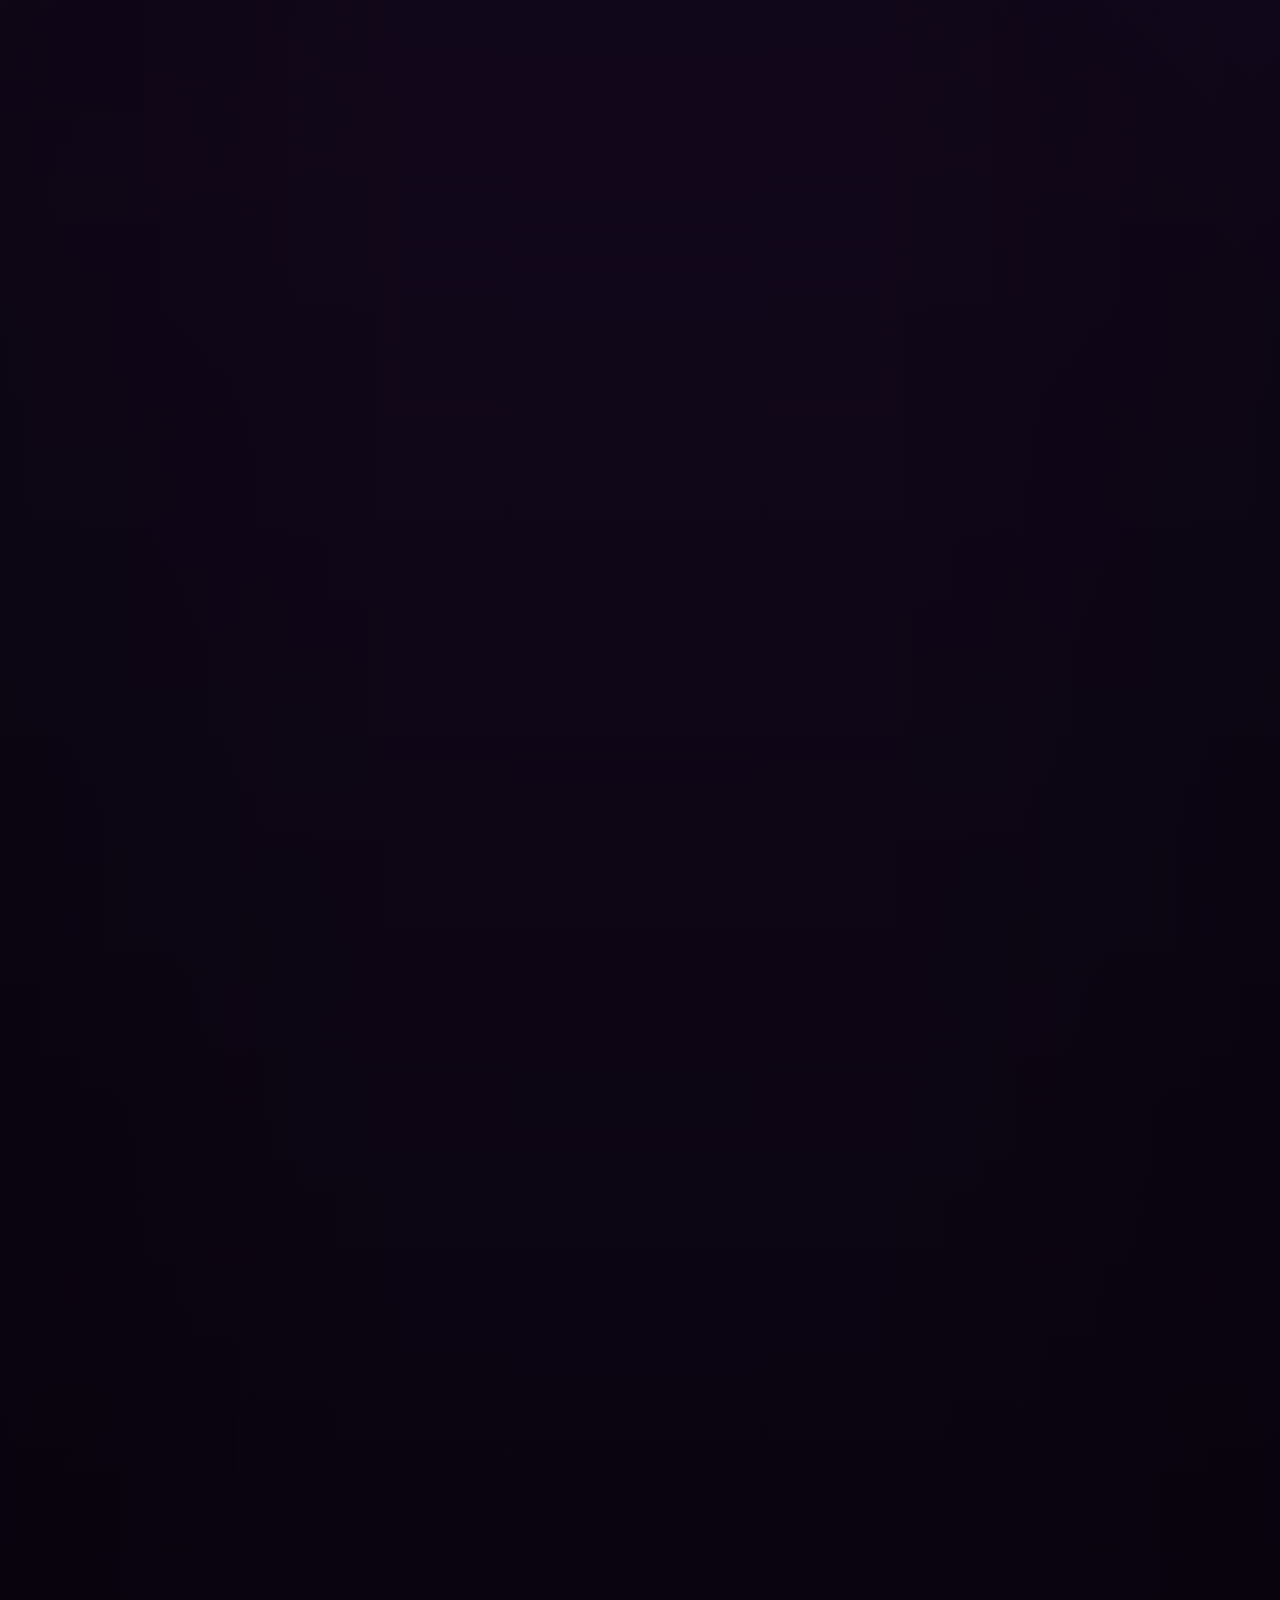
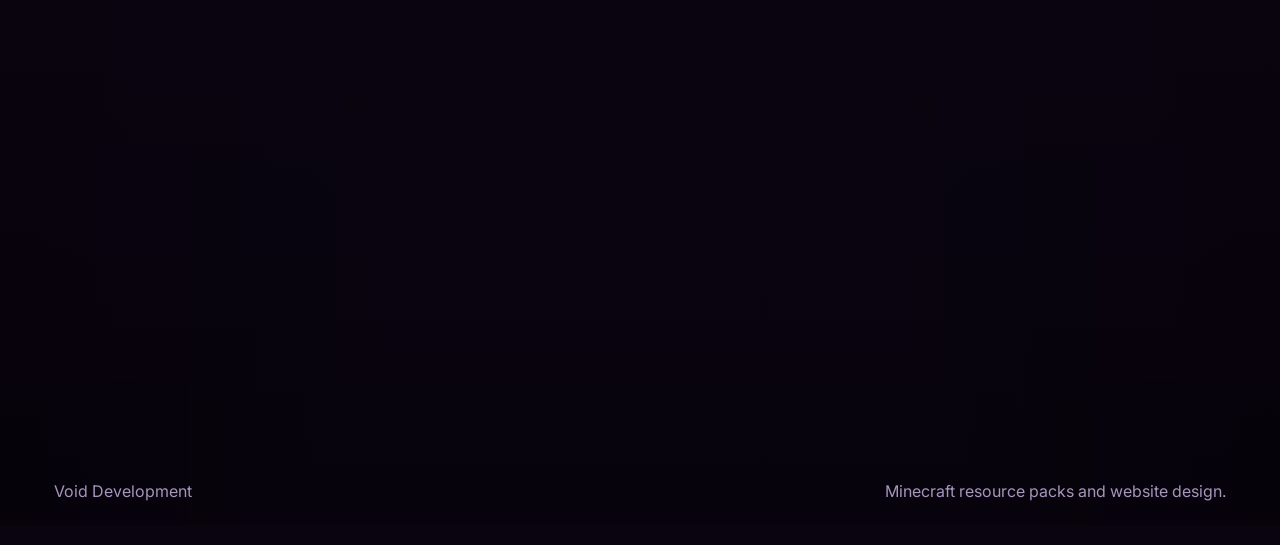
==== commit f05eb3a2: "major visual overhaul" ====
--- a/index.html
+++ b/index.html
@@ -30,61 +30,50 @@
   </header>
 
   <main>
-    <section class="hero soft-hero">
-      <div class="hero-title-panel">
-        <h1>Clean sites and Minecraft resource packs.</h1>
-      </div>
-      <div class="hero-copy-block">
-        <p class="eyebrow">Tell us what you want and relax. That's our job.</p>
-        <p>We build websites that prioritize friendly UX, ensuring a smooth experience for both you and your visitors.</p>
-        <div class="button-row">
-          <a class="button primary" href="resource-packs.html">Explore packs</a>
-          <a class="button ghost" href="websites.html">View websites</a>
-          <a class="button offer" href="contact.html">Get yourself a website starting @ 3499 INR</a>
-        </div>
-      </div>
+    <section class="abyss-hero">
+      <p class="eyebrow">Tell us what you want and relax. That's our job.</p>
+      <h1>Clean sites and Minecraft resource packs.</h1>
     </section>
 
-    <section class="section-wrap feature-split">
-      <a class="feature-card aqua" href="resource-packs.html">
-        <span class="card-icon" aria-hidden="true">
-          <img class="modrinth-logo" src="assets/com.modrinth.ModrinthApp.png" alt="">
-        </span>
-        <p class="section-kicker">Minecraft</p>
-        <h2>Resource packs</h2>
-        <p>We make Minecraft resource packs with the sole aim of enhancing the playing experience.</p>
-      </a>
-      <a class="feature-card flame" href="websites.html">
-        <span class="card-icon" aria-hidden="true">
-          <svg class="globe-icon" viewBox="0 0 24 24" role="img">
-            <circle cx="12" cy="12" r="9"/>
-            <path d="M3.6 9h16.8M3.6 15h16.8M12 3c2.2 2.4 3.3 5.4 3.3 9s-1.1 6.6-3.3 9M12 3C9.8 5.4 8.7 8.4 8.7 12s1.1 6.6 3.3 9"/>
-          </svg>
-        </span>
-        <p class="section-kicker">Web design</p>
-        <h2>Websites</h2>
-        <p>We make affordable websites for anyone from indie developers to small businesses.</p>
-      </a>
-    </section>
-
-    <section class="section-wrap studio-panel">
-      <div>
-        <p class="section-kicker">Studio focus</p>
-        <h2>Clean pages, strong visuals, no clutter.</h2>
-      </div>
-      <div class="mini-grid">
-        <article>
-          <h3>Clean design</h3>
-          <p>Our design caters to practically anyone, minimalistic or loud. Your site, your choice, your call.</p>
-        </article>
-        <article>
-          <h3>Responsive</h3>
-          <p>Layouts that feel composed on desktop, tablet, and phone without crowding.</p>
-        </article>
-        <article>
-          <h3>Easy to use.</h3>
-          <p>Our pages are designed to be intuitive and user-friendly, ensuring a smooth experience for both you and your visitors.</p>
-        </article>
+    <section class="rotary-galaxy" data-rotary-galaxy aria-label="Void Development paths">
+      <div class="rotary-stage">
+        <div class="rotary-dial" aria-hidden="true">
+          <span></span>
+          <span></span>
+          <span></span>
+        </div>
+        <nav class="rotary-links" aria-label="Primary actions">
+          <a href="contact.html" data-rotary-link>
+            <span>Affordable sites</span>
+            <strong>Get yourself a website @ 3499 INR</strong>
+            <p>Start a clean, usable website without overspending.</p>
+          </a>
+          <a href="websites.html" data-rotary-link>
+            <span>Web design</span>
+            <strong>View websites</strong>
+            <p>See Teria, Glacier, and the websites made for independent projects.</p>
+          </a>
+          <a href="websites.html" data-rotary-link>
+            <span>Studio focus</span>
+            <strong>Clean design</strong>
+            <p>Minimal or loud, your site keeps the structure readable.</p>
+          </a>
+          <a href="websites.html" data-rotary-link>
+            <span>Launch-ready</span>
+            <strong>Easy to use</strong>
+            <p>Pages shaped for sharing, browsing, and publishing quickly.</p>
+          </a>
+          <a href="resource-packs.html" data-rotary-link>
+            <span>Minecraft</span>
+            <strong>Resource packs</strong>
+            <p>Resource packs pulled from the Void Development Modrinth profile.</p>
+          </a>
+          <a href="privacy.html" data-rotary-link>
+            <span>Policy</span>
+            <strong>Privacy policy</strong>
+            <p>No data is collected by this site.</p>
+          </a>
+        </nav>
       </div>
     </section>
   </main>
--- a/styles.css
+++ b/styles.css
@@ -53,6 +53,86 @@
   transform: translateY(8px);
 }
 
+.galaxy-field {
+  display: none;
+  position: fixed;
+  inset: 0;
+  z-index: 0;
+  width: 100vw;
+  height: 100vh;
+  overflow: hidden;
+  pointer-events: none;
+  opacity: 1;
+  filter: saturate(1.25) contrast(1.06);
+}
+
+.galaxy-field::before {
+  content: "";
+  position: absolute;
+  inset: 0;
+  background:
+    radial-gradient(circle at 16% 22%, rgba(255, 255, 255, 0.16) 0 1px, transparent 1.6px),
+    radial-gradient(circle at 74% 18%, rgba(255, 255, 255, 0.12) 0 1px, transparent 1.7px),
+    radial-gradient(circle at 42% 68%, rgba(255, 255, 255, 0.13) 0 1px, transparent 1.6px),
+    radial-gradient(circle at 88% 72%, rgba(255, 255, 255, 0.1) 0 1px, transparent 1.5px);
+}
+
+.galaxy-image {
+  position: absolute;
+  left: 50%;
+  top: 50%;
+  width: max(132vw, 132vh);
+  max-width: none;
+  aspect-ratio: 3 / 2;
+  object-fit: cover;
+  transform-origin: center;
+  translate: -50% -50%;
+  will-change: transform;
+}
+
+.galaxy-image--main {
+  opacity: 0.68;
+  filter: blur(14px) saturate(1.18) contrast(1.05);
+}
+
+body::before {
+  content: "";
+  position: fixed;
+  inset: 0;
+  z-index: 1;
+  pointer-events: none;
+  background:
+    linear-gradient(180deg, rgba(0, 0, 4, 0.08), rgba(0, 0, 4, 0.01) 42%, rgba(0, 0, 4, 0.2)),
+    linear-gradient(90deg, rgba(0, 0, 4, 0.22), transparent 34%, transparent 66%, rgba(0, 0, 4, 0.22));
+}
+
+body > :not(.galaxy-field) {
+  position: relative;
+  z-index: 2;
+}
+
+.reveal-on-scroll {
+  opacity: 0;
+  transform: translateY(34px) scale(0.985);
+  clip-path: inset(9% 0 0 0 round 24px);
+  transition:
+    opacity 620ms ease,
+    transform 620ms ease,
+    clip-path 720ms ease,
+    border-color 220ms ease,
+    box-shadow 220ms ease;
+}
+
+.reveal-on-scroll.is-visible {
+  opacity: 1;
+  transform: translateY(0) scale(1);
+  clip-path: inset(0 0 0 0 round 24px);
+}
+
+.space-drift-item {
+  will-change: transform;
+}
+
 img {
   display: block;
   max-width: 100%;
@@ -88,15 +168,19 @@
   margin: 14px auto 0;
   padding: 10px 12px 10px 16px;
   color: var(--white);
-  background: rgba(14, 7, 22, 0.82);
-  border: 1px solid var(--line);
+  background:
+    linear-gradient(90deg, rgba(14, 7, 22, 0.26), rgba(28, 10, 36, 0.18)),
+    rgba(14, 7, 22, 0.18);
+  border: 1px solid rgba(255, 255, 255, 0.1);
   border-radius: 999px;
-  box-shadow: var(--shadow);
-  backdrop-filter: blur(18px);
+  box-shadow: 0 18px 58px rgba(0, 0, 0, 0.24);
+  backdrop-filter: blur(28px) saturate(165%);
 }
 
 .site-header.is-scrolled {
-  background: rgba(10, 4, 16, 0.94);
+  background:
+    linear-gradient(90deg, rgba(14, 7, 22, 0.34), rgba(28, 10, 36, 0.24)),
+    rgba(10, 4, 16, 0.24);
 }
 
 .brand {
@@ -105,6 +189,7 @@
   gap: 11px;
   min-width: 0;
   font-weight: 900;
+  text-shadow: 0 2px 14px rgba(0, 0, 0, 0.72);
 }
 
 .brand span:last-child {
@@ -135,7 +220,8 @@
   align-items: center;
   gap: 6px;
   padding: 4px;
-  background: rgba(255, 255, 255, 0.06);
+  background: rgba(7, 3, 13, 0.36);
+  border: 1px solid rgba(255, 255, 255, 0.08);
   border-radius: 999px;
 }
 
@@ -148,7 +234,7 @@
   height: var(--pill-height);
   border-radius: 999px;
   background: linear-gradient(135deg, var(--velvet), var(--plum));
-  box-shadow: 0 12px 32px rgba(143, 47, 97, 0.32);
+  box-shadow: 0 12px 32px rgba(143, 47, 97, 0.38);
   transition: left 220ms ease, top 220ms ease, width 220ms ease, height 220ms ease;
 }
 
@@ -161,6 +247,7 @@
   font-size: 0.94rem;
   font-weight: 800;
   transition: color 180ms ease, transform 180ms ease;
+  text-shadow: 0 2px 14px rgba(0, 0, 0, 0.7);
 }
 
 .site-nav a:hover,
@@ -194,6 +281,164 @@
   margin-inline: auto;
 }
 
+.abyss-hero {
+  width: min(1180px, calc(100% - 28px));
+  min-height: min(760px, calc(100vh - 110px));
+  display: grid;
+  align-content: center;
+  gap: 20px;
+  margin: 18px auto 0;
+  padding: clamp(42px, 9vw, 92px) clamp(6px, 2vw, 18px);
+}
+
+.abyss-hero h1 {
+  max-width: 980px;
+  font-size: clamp(4rem, 11vw, 10.5rem);
+  line-height: 0.84;
+  text-shadow:
+    0 0 42px rgba(255, 111, 174, 0.22),
+    0 14px 64px rgba(0, 0, 0, 0.84);
+}
+
+.abyss-hero p:last-child {
+  max-width: 620px;
+  margin: 0;
+  color: var(--ink-soft);
+  font-size: clamp(1rem, 1.8vw, 1.25rem);
+  text-shadow: 0 4px 22px rgba(0, 0, 0, 0.86);
+}
+
+.rotary-galaxy {
+  --dial-rotation: 0deg;
+  --dial-scale: 1;
+  min-height: 310vh;
+  width: min(1280px, calc(100% - 28px));
+  margin: 0 auto;
+}
+
+.compact-rotary {
+  min-height: 210vh;
+  margin-top: 26px;
+}
+
+.rotary-stage {
+  position: sticky;
+  top: 96px;
+  min-height: calc(100vh - 120px);
+  display: grid;
+  grid-template-columns: minmax(320px, 0.95fr) minmax(300px, 0.72fr);
+  align-items: center;
+  gap: clamp(24px, 7vw, 92px);
+  overflow: hidden;
+}
+
+.compact-rotary .rotary-stage {
+  min-height: min(760px, calc(100vh - 120px));
+}
+
+.rotary-dial {
+  position: relative;
+  width: min(670px, 88vw);
+  aspect-ratio: 1;
+  justify-self: center;
+  border-radius: 50%;
+  transform: rotate(var(--dial-rotation)) scale(var(--dial-scale));
+  transition: transform 120ms linear;
+  filter: blur(0.2px) saturate(1.2);
+}
+
+.rotary-dial::before,
+.rotary-dial::after,
+.rotary-dial span {
+  content: "";
+  position: absolute;
+  inset: 0;
+  border-radius: 50%;
+  background:
+    conic-gradient(from 20deg, transparent 0 12%, rgba(255, 111, 174, 0.52) 16%, transparent 24%, rgba(184, 137, 255, 0.42) 34%, transparent 48%, rgba(255, 245, 255, 0.24) 55%, transparent 68%, rgba(255, 111, 174, 0.34) 78%, transparent 100%),
+    radial-gradient(circle at 50% 50%, rgba(255, 245, 255, 0.7), rgba(255, 111, 174, 0.18) 12%, rgba(111, 69, 216, 0.1) 31%, transparent 62%);
+  opacity: 0.58;
+  mask-image: radial-gradient(circle, #000 0 5%, rgba(0, 0, 0, 0.85) 8%, transparent 68%);
+}
+
+.rotary-dial::after {
+  transform: rotate(34deg) scale(0.88, 0.52);
+  filter: blur(18px);
+  opacity: 0.72;
+}
+
+.rotary-dial span:nth-child(1) {
+  transform: rotate(78deg) scale(0.95, 0.48);
+  filter: blur(22px);
+  opacity: 0.5;
+}
+
+.rotary-dial span:nth-child(2) {
+  transform: rotate(146deg) scale(0.82, 0.42);
+  filter: blur(14px);
+  opacity: 0.38;
+}
+
+.rotary-dial span:nth-child(3) {
+  inset: 42%;
+  background: radial-gradient(circle, rgba(255, 255, 255, 0.9), rgba(255, 111, 174, 0.28) 38%, transparent 72%);
+  filter: blur(8px);
+  opacity: 0.9;
+}
+
+.rotary-links {
+  position: relative;
+  min-height: 420px;
+}
+
+.rotary-links a {
+  position: absolute;
+  inset: 50% 0 auto;
+  display: grid;
+  gap: 12px;
+  color: var(--ink);
+  opacity: 0;
+  pointer-events: none;
+  transform: translateY(22px) scale(0.96);
+  transition: opacity 360ms ease, transform 420ms ease, filter 360ms ease;
+  filter: blur(10px);
+  text-shadow:
+    0 0 28px rgba(255, 111, 174, 0.28),
+    0 4px 28px rgba(0, 0, 0, 0.88);
+}
+
+.rotary-links a.is-active {
+  opacity: 1;
+  pointer-events: auto;
+  transform: translateY(-50%) scale(1);
+  filter: blur(0);
+}
+
+.rotary-links a span {
+  color: var(--rose);
+  font-size: 0.78rem;
+  font-weight: 900;
+  letter-spacing: 0.08em;
+  text-transform: uppercase;
+}
+
+.rotary-links a strong {
+  max-width: 600px;
+  font-size: clamp(2.6rem, 6vw, 5.9rem);
+  line-height: 0.9;
+}
+
+.rotary-links a p {
+  max-width: 420px;
+  margin: 0;
+  color: var(--ink-soft);
+  font-size: 1.04rem;
+}
+
+.rotary-links a:hover strong {
+  color: var(--rose);
+}
+
 .hero,
 .page-hero {
   margin-top: 18px;
@@ -209,10 +454,11 @@
   padding: clamp(20px, 3vw, 34px);
   overflow: hidden;
   background:
-    linear-gradient(135deg, rgba(143, 47, 97, 0.36), rgba(111, 69, 216, 0.22) 46%, rgba(242, 189, 112, 0.12)),
-    rgba(24, 13, 37, 0.76);
-  border: 1px solid var(--line);
-  box-shadow: var(--shadow);
+    linear-gradient(135deg, rgba(143, 47, 97, 0.28), rgba(111, 69, 216, 0.16) 46%, rgba(242, 189, 112, 0.1)),
+    rgba(14, 7, 22, 0.58);
+  border: 1px solid rgba(255, 111, 174, 0.22);
+  box-shadow: 0 30px 96px rgba(0, 0, 0, 0.44), inset 0 1px 0 rgba(255, 255, 255, 0.08);
+  backdrop-filter: blur(22px) saturate(145%);
 }
 
 .hero-title-panel {
@@ -224,9 +470,10 @@
   border-radius: 28px;
   padding: clamp(26px, 5vw, 54px);
   background:
-    linear-gradient(145deg, rgba(255, 255, 255, 0.08), rgba(143, 47, 97, 0.18)),
-    linear-gradient(135deg, rgba(111, 69, 216, 0.24), rgba(7, 3, 13, 0.54));
-  border: 1px solid var(--line);
+    linear-gradient(145deg, rgba(255, 255, 255, 0.1), rgba(143, 47, 97, 0.2)),
+    linear-gradient(135deg, rgba(111, 69, 216, 0.22), rgba(7, 3, 13, 0.7));
+  border: 1px solid rgba(255, 111, 174, 0.2);
+  box-shadow: inset 0 0 80px rgba(111, 69, 216, 0.12);
 }
 
 .hero-title-panel::after {
@@ -243,6 +490,10 @@
 }
 
 .hero-copy-block {
+  padding: clamp(12px, 3vw, 34px);
+}
+
+.galaxy-text-panel {
   padding: clamp(12px, 3vw, 34px);
 }
 
@@ -285,6 +536,7 @@
 }
 
 .hero-copy-block p:not(.eyebrow),
+.galaxy-text-panel p:not(.eyebrow),
 .page-hero p:last-child,
 .feature-card p:last-child,
 .mini-grid p,
@@ -297,9 +549,94 @@
 }
 
 .hero-copy-block p:not(.eyebrow),
+.galaxy-text-panel p:not(.eyebrow),
 .page-hero p:last-child {
   max-width: 660px;
   font-size: 1.12rem;
+}
+
+.galaxy-link-list {
+  display: grid;
+  gap: 14px;
+  margin-top: 34px;
+}
+
+.galaxy-link-list a,
+.galaxy-creation-link,
+.text-columns a {
+  color: var(--ink);
+  text-shadow: 0 2px 22px rgba(0, 0, 0, 0.9);
+  transition: color 180ms ease, transform 180ms ease, text-shadow 180ms ease;
+}
+
+.galaxy-link-list a {
+  width: fit-content;
+  font-size: clamp(1.45rem, 3vw, 2.8rem);
+  line-height: 1;
+  font-weight: 900;
+}
+
+.galaxy-link-list a:hover,
+.galaxy-creation-link:hover,
+.text-columns a:hover {
+  color: var(--rose);
+  transform: translateX(8px);
+  text-shadow: 0 0 26px rgba(255, 111, 174, 0.5), 0 2px 22px rgba(0, 0, 0, 0.9);
+}
+
+.galaxy-creations {
+  display: grid;
+  grid-template-columns: repeat(2, minmax(0, 1fr));
+  gap: clamp(28px, 8vw, 120px);
+}
+
+.galaxy-creation-link {
+  display: grid;
+  gap: 10px;
+  align-content: start;
+  min-height: 220px;
+}
+
+.galaxy-creation-link span {
+  color: var(--rose);
+  font-size: 0.78rem;
+  font-weight: 900;
+  letter-spacing: 0.08em;
+  text-transform: uppercase;
+}
+
+.galaxy-creation-link strong {
+  font-size: clamp(2.5rem, 6vw, 6rem);
+  line-height: 0.9;
+}
+
+.galaxy-creation-link p,
+.text-columns p {
+  max-width: 420px;
+  margin: 0;
+  color: var(--muted);
+}
+
+.galaxy-studio-text {
+  display: grid;
+  grid-template-columns: minmax(0, 0.9fr) minmax(360px, 1.1fr);
+  gap: clamp(32px, 7vw, 90px);
+  align-items: start;
+}
+
+.text-columns {
+  display: grid;
+  gap: 28px;
+}
+
+.text-columns a {
+  display: grid;
+  gap: 8px;
+}
+
+.text-columns strong {
+  font-size: clamp(1.5rem, 3vw, 2.7rem);
+  line-height: 1;
 }
 
 .button-row {
@@ -371,9 +708,10 @@
   border: 1px solid rgba(255, 111, 174, 0.24);
   border-radius: 14px;
   background:
-    linear-gradient(90deg, rgba(111, 69, 216, 0.28), rgba(143, 47, 97, 0.34)),
-    rgba(24, 13, 37, 0.88);
+    linear-gradient(90deg, rgba(111, 69, 216, 0.22), rgba(143, 47, 97, 0.28)),
+    rgba(14, 7, 22, 0.56);
   box-shadow: 0 16px 44px rgba(0, 0, 0, 0.28);
+  backdrop-filter: blur(18px) saturate(145%);
 }
 
 .section-title-band h2 {
@@ -398,12 +736,15 @@
 .pack-card,
 .website-card,
 .loading-card,
-.profile-card {
-  border: 1px solid var(--line);
+.profile-card,
+.socials-card {
+  border: 1px solid rgba(255, 111, 174, 0.18);
   border-radius: var(--radius-lg);
-  background: var(--panel);
-  box-shadow: var(--shadow);
-  backdrop-filter: blur(18px);
+  background:
+    linear-gradient(145deg, rgba(255, 255, 255, 0.055), rgba(143, 47, 97, 0.1)),
+    rgba(15, 7, 24, 0.66);
+  box-shadow: 0 28px 86px rgba(0, 0, 0, 0.44), inset 0 1px 0 rgba(255, 255, 255, 0.06);
+  backdrop-filter: blur(20px) saturate(145%);
   transition: transform 220ms ease, box-shadow 220ms ease, border-color 220ms ease;
 }
 
@@ -421,11 +762,12 @@
 .pack-card:hover,
 .website-card:hover,
 .profile-card:hover,
+.socials-card:hover,
 .mini-grid article:hover,
 .studio-panel:hover {
   transform: translateY(-6px);
   border-color: rgba(255, 111, 174, 0.34);
-  box-shadow: 0 32px 92px rgba(0, 0, 0, 0.5);
+  box-shadow: 0 34px 96px rgba(0, 0, 0, 0.52), 0 0 34px rgba(143, 47, 97, 0.18);
 }
 
 .feature-card::before {
@@ -455,7 +797,7 @@
   border-radius: 20px;
   color: var(--white);
   background:
-    radial-gradient(circle at 28% 20%, rgba(255, 255, 255, 0.26), transparent 38%),
+    linear-gradient(135deg, rgba(255, 255, 255, 0.16), transparent 42%),
     linear-gradient(135deg, rgba(143, 47, 97, 0.9), rgba(111, 69, 216, 0.84));
   border: 1px solid rgba(255, 255, 255, 0.14);
   box-shadow: 0 16px 38px rgba(0, 0, 0, 0.26);
@@ -494,29 +836,30 @@
 
 .mini-grid article {
   padding: 20px;
-  border: 1px solid var(--line);
+  border: 1px solid rgba(255, 111, 174, 0.16);
   border-radius: var(--radius-md);
-  background: rgba(255, 255, 255, 0.05);
+  background: rgba(15, 7, 24, 0.48);
   transition: transform 220ms ease, border-color 220ms ease, background 220ms ease;
 }
 
 .mini-grid article:hover {
-  background: rgba(255, 255, 255, 0.08);
+  background: rgba(28, 12, 40, 0.62);
 }
 
 .page-hero {
   padding: clamp(86px, 12vw, 150px) clamp(24px, 6vw, 74px) clamp(44px, 7vw, 78px);
   color: var(--white);
   overflow: hidden;
-  border: 1px solid var(--line);
+  border: 1px solid rgba(255, 111, 174, 0.2);
+  backdrop-filter: blur(18px) saturate(145%);
 }
 
 .gradient-hero,
 .gradient-hero.warm,
 .gradient-hero.contact-hero {
   background:
-    linear-gradient(135deg, rgba(143, 47, 97, 0.64), rgba(26, 14, 38, 0.9) 46%, rgba(111, 69, 216, 0.46)),
-    var(--panel-strong);
+    linear-gradient(135deg, rgba(143, 47, 97, 0.44), rgba(26, 14, 38, 0.72) 46%, rgba(111, 69, 216, 0.34)),
+    rgba(14, 7, 22, 0.62);
 }
 
 .page-hero p:last-child {
@@ -763,7 +1106,15 @@
   place-items: center;
 }
 
-.profile-card {
+.profile-section {
+  grid-template-columns: minmax(0, 430px) minmax(420px, 1fr);
+  justify-content: center;
+  align-items: center;
+  gap: clamp(34px, 8vw, 110px);
+}
+
+.profile-card,
+.socials-card {
   width: min(430px, 100%);
   display: grid;
   justify-items: center;
@@ -774,6 +1125,286 @@
     linear-gradient(145deg, rgba(143, 47, 97, 0.24), rgba(111, 69, 216, 0.12)),
     var(--panel-strong);
   border-color: rgba(255, 111, 174, 0.22);
+}
+
+.socials-card {
+  align-content: start;
+  justify-items: stretch;
+  padding: 26px;
+  overflow: visible;
+}
+
+.socials-showcase {
+  display: grid;
+  grid-template-columns: minmax(160px, 0.82fr) minmax(280px, 1fr);
+  align-items: center;
+  gap: clamp(28px, 7vw, 86px);
+  min-height: 520px;
+  overflow: visible;
+}
+
+.socials-glow {
+  position: relative;
+  display: grid;
+  min-height: 360px;
+  place-items: center;
+}
+
+.socials-glow::before {
+  content: "";
+  position: absolute;
+  width: min(340px, 72vw);
+  aspect-ratio: 1;
+  border-radius: 50%;
+  background:
+    radial-gradient(circle, rgba(255, 245, 255, 0.9), rgba(255, 111, 174, 0.34) 12%, rgba(111, 69, 216, 0.18) 38%, transparent 70%);
+  filter: blur(34px);
+}
+
+.socials-glow .social-logo {
+  position: relative;
+  width: clamp(78px, 12vw, 148px);
+  height: clamp(78px, 12vw, 148px);
+  color: var(--rose);
+  filter: drop-shadow(0 0 26px rgba(255, 111, 174, 0.42));
+  transition: opacity 120ms ease, transform 120ms ease, filter 120ms ease;
+}
+
+.socials-glow .social-logo svg {
+  width: 100%;
+  height: 100%;
+}
+
+.socials-glow.is-switching .social-logo {
+  opacity: 0;
+  transform: scale(0.92);
+  filter: blur(8px) drop-shadow(0 0 26px rgba(255, 111, 174, 0.42));
+}
+
+.showcase-logo.instagram-logo svg {
+  fill: none;
+  stroke: currentColor;
+  stroke-width: 1.8;
+}
+
+.showcase-logo.snapchat-logo {
+  color: var(--gold);
+}
+
+.showcase-logo.youtube-logo {
+  color: var(--velvet-2);
+}
+
+.socials-copy {
+  display: grid;
+  gap: 18px;
+}
+
+.socials-title-row {
+  display: flex;
+  align-items: center;
+  gap: 14px;
+}
+
+.socials-title-row .section-kicker {
+  margin: 0;
+  color: var(--rose);
+}
+
+.social-text-links {
+  display: grid;
+  gap: 10px;
+}
+
+.social-text-links a {
+  width: fit-content;
+  color: var(--ink);
+  font-size: clamp(1.55rem, 3vw, 3rem);
+  line-height: 1.05;
+  font-weight: 900;
+  text-shadow: 0 4px 28px rgba(0, 0, 0, 0.86);
+  transition: color 180ms ease, transform 180ms ease, text-shadow 180ms ease;
+}
+
+.social-text-links a:hover {
+  color: var(--rose);
+  transform: translateX(8px);
+  text-shadow: 0 0 26px rgba(255, 111, 174, 0.45), 0 4px 28px rgba(0, 0, 0, 0.86);
+}
+
+.socials-heading {
+  display: flex;
+  align-items: center;
+  justify-content: space-between;
+  gap: 12px;
+  margin-bottom: 12px;
+}
+
+.socials-heading h2 {
+  font-size: clamp(2rem, 4vw, 3.3rem);
+}
+
+.info-badge {
+  position: relative;
+  display: grid;
+  flex: 0 0 auto;
+  width: 34px;
+  height: 34px;
+  place-items: center;
+  border: 1px solid rgba(255, 111, 174, 0.28);
+  border-radius: 50%;
+  color: var(--white);
+  background: rgba(255, 255, 255, 0.08);
+  font: inherit;
+  font-weight: 900;
+  cursor: help;
+}
+
+.info-badge span {
+  position: absolute;
+  left: 50%;
+  right: auto;
+  top: calc(100% + 10px);
+  translate: -50% 0;
+  width: min(260px, 78vw);
+  padding: 12px 14px;
+  border: 1px solid rgba(255, 111, 174, 0.28);
+  border-radius: 14px;
+  color: var(--ink);
+  background: #180d25;
+  box-shadow: var(--shadow);
+  font-weight: 500;
+  line-height: 1.35;
+  text-align: left;
+  opacity: 0;
+  pointer-events: none;
+  transform: translateY(6px);
+  transition: opacity 160ms ease, transform 160ms ease;
+}
+
+.info-badge:hover span,
+.info-badge:focus-visible span {
+  opacity: 1;
+  transform: translateY(0);
+}
+
+.social-list {
+  position: relative;
+  min-height: 220px;
+}
+
+.social-list a {
+  display: flex;
+  align-items: center;
+  justify-content: space-between;
+  gap: 16px;
+  min-height: 82px;
+  padding: 14px 16px;
+  border: 1px solid var(--line);
+  border-radius: 18px;
+  background: rgba(255, 255, 255, 0.06);
+  color: var(--ink);
+  opacity: 0;
+  pointer-events: none;
+  transform: translateY(18px) scale(0.96);
+  filter: blur(8px);
+  transition: transform 180ms ease, border-color 180ms ease, background 180ms ease;
+}
+
+.social-list a.is-active {
+  opacity: 1;
+  pointer-events: auto;
+  transform: translateY(0) scale(1);
+  filter: blur(0);
+}
+
+.social-list a:hover {
+  transform: translateY(-3px);
+  border-color: rgba(255, 111, 174, 0.36);
+  background: rgba(255, 255, 255, 0.09);
+}
+
+.social-logo {
+  display: grid;
+  flex: 0 0 auto;
+  width: 38px;
+  height: 38px;
+  place-items: center;
+  color: var(--rose);
+  filter: drop-shadow(0 0 12px rgba(255, 111, 174, 0.24));
+}
+
+.social-logo svg {
+  width: 28px;
+  height: 28px;
+  fill: currentColor;
+}
+
+.instagram-logo svg {
+  fill: none;
+  stroke: currentColor;
+  stroke-width: 1.8;
+}
+
+.snapchat-logo {
+  color: var(--gold);
+}
+
+.youtube-logo {
+  color: var(--velvet-2);
+}
+
+.social-list strong {
+  color: var(--ink);
+  max-width: calc(100% - 62px);
+  font-size: clamp(1.1rem, 3vw, 1.28rem);
+  line-height: 1.1;
+  text-align: right;
+  overflow-wrap: anywhere;
+}
+
+.social-rotary {
+  --dial-rotation: 0deg;
+  --dial-scale: 1;
+  position: relative;
+  min-height: 280px;
+  overflow: hidden;
+}
+
+.social-rotary-dial {
+  position: absolute;
+  inset: 30px auto auto 50%;
+  width: 230px;
+  opacity: 0.38;
+  transform: translateX(-50%) rotate(var(--dial-rotation)) scale(var(--dial-scale));
+  pointer-events: none;
+}
+
+.social-rotary .rotary-links {
+  min-height: 180px;
+  padding-top: 62px;
+}
+
+.social-rotary .rotary-links a {
+  inset: 72px 0 auto;
+}
+
+.social-rotary .rotary-links a.is-active {
+  transform: translateY(0) scale(1);
+}
+
+.social-rotary .rotary-links a span:not(.social-logo) {
+  display: none;
+}
+
+.social-rotary .rotary-links a strong {
+  font-size: clamp(1.1rem, 3vw, 1.28rem);
+  line-height: 1.1;
+}
+
+.social-rotary .rotary-links a p,
+.social-rotary .rotary-links a small {
+  display: none;
 }
 
 .avatar-stage {
@@ -847,12 +1478,55 @@
   .feature-split,
   .studio-panel,
   .pack-grid,
-  .website-grid {
+  .website-grid,
+  .profile-section,
+  .socials-showcase,
+  .galaxy-creations,
+  .galaxy-studio-text,
+  .rotary-stage {
     grid-template-columns: 1fr;
   }
 
   .hero-title-panel {
     min-height: 420px;
+  }
+
+  .rotary-stage {
+    top: 90px;
+    align-content: center;
+    gap: 18px;
+  }
+
+  .rotary-dial {
+    width: min(520px, 92vw);
+    opacity: 0.74;
+  }
+
+  .rotary-links {
+    min-height: 250px;
+  }
+
+  .rotary-links a {
+    text-align: center;
+    justify-items: center;
+  }
+
+  .socials-showcase {
+    min-height: auto;
+    text-align: center;
+    justify-items: center;
+  }
+
+  .socials-glow {
+    min-height: 220px;
+  }
+
+  .socials-title-row {
+    justify-content: center;
+  }
+
+  .social-text-links {
+    justify-items: center;
   }
 
   .pack-grid {
@@ -944,4 +1618,16 @@
   .site-preview-link {
     height: 320px;
   }
-}
+
+  .abyss-hero h1 {
+    font-size: clamp(3.2rem, 17vw, 5.5rem);
+  }
+
+  .rotary-galaxy {
+    min-height: 360vh;
+  }
+
+  .rotary-links a strong {
+    font-size: clamp(2.4rem, 13vw, 4.2rem);
+  }
+}
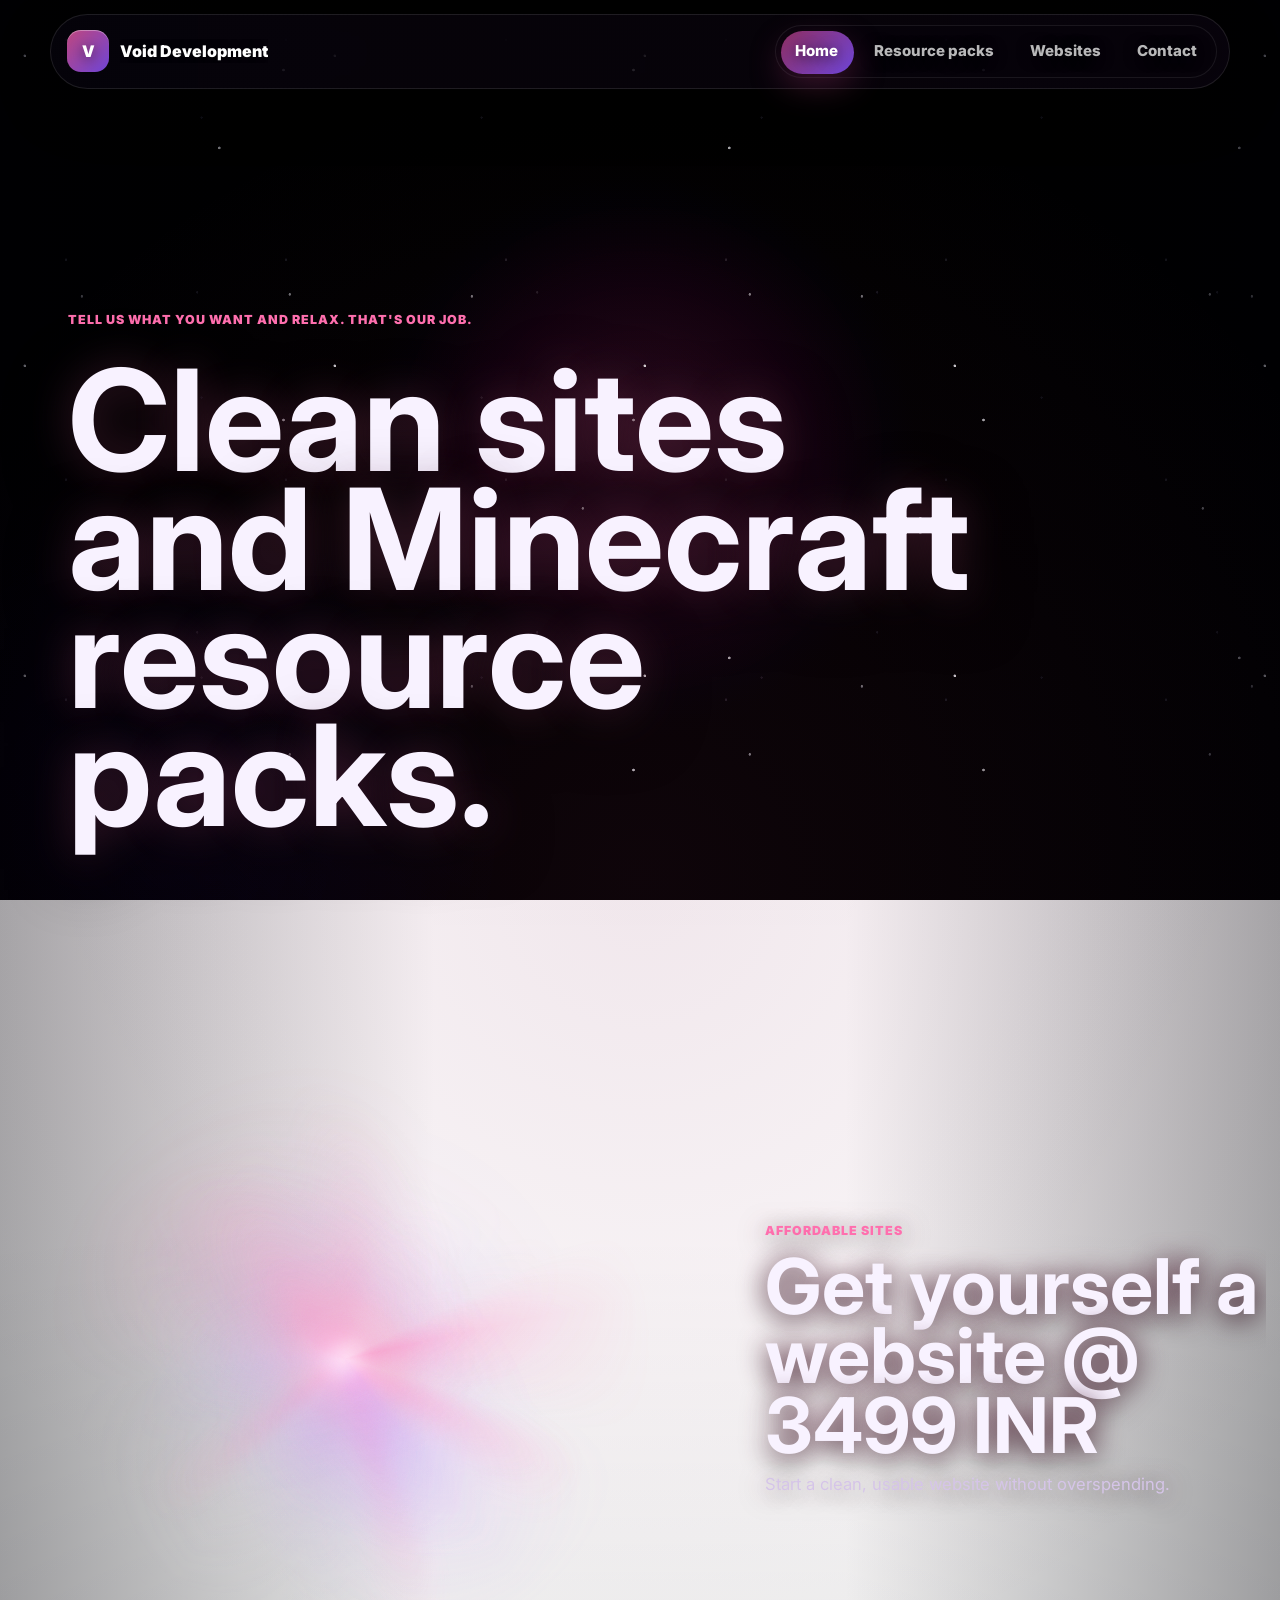
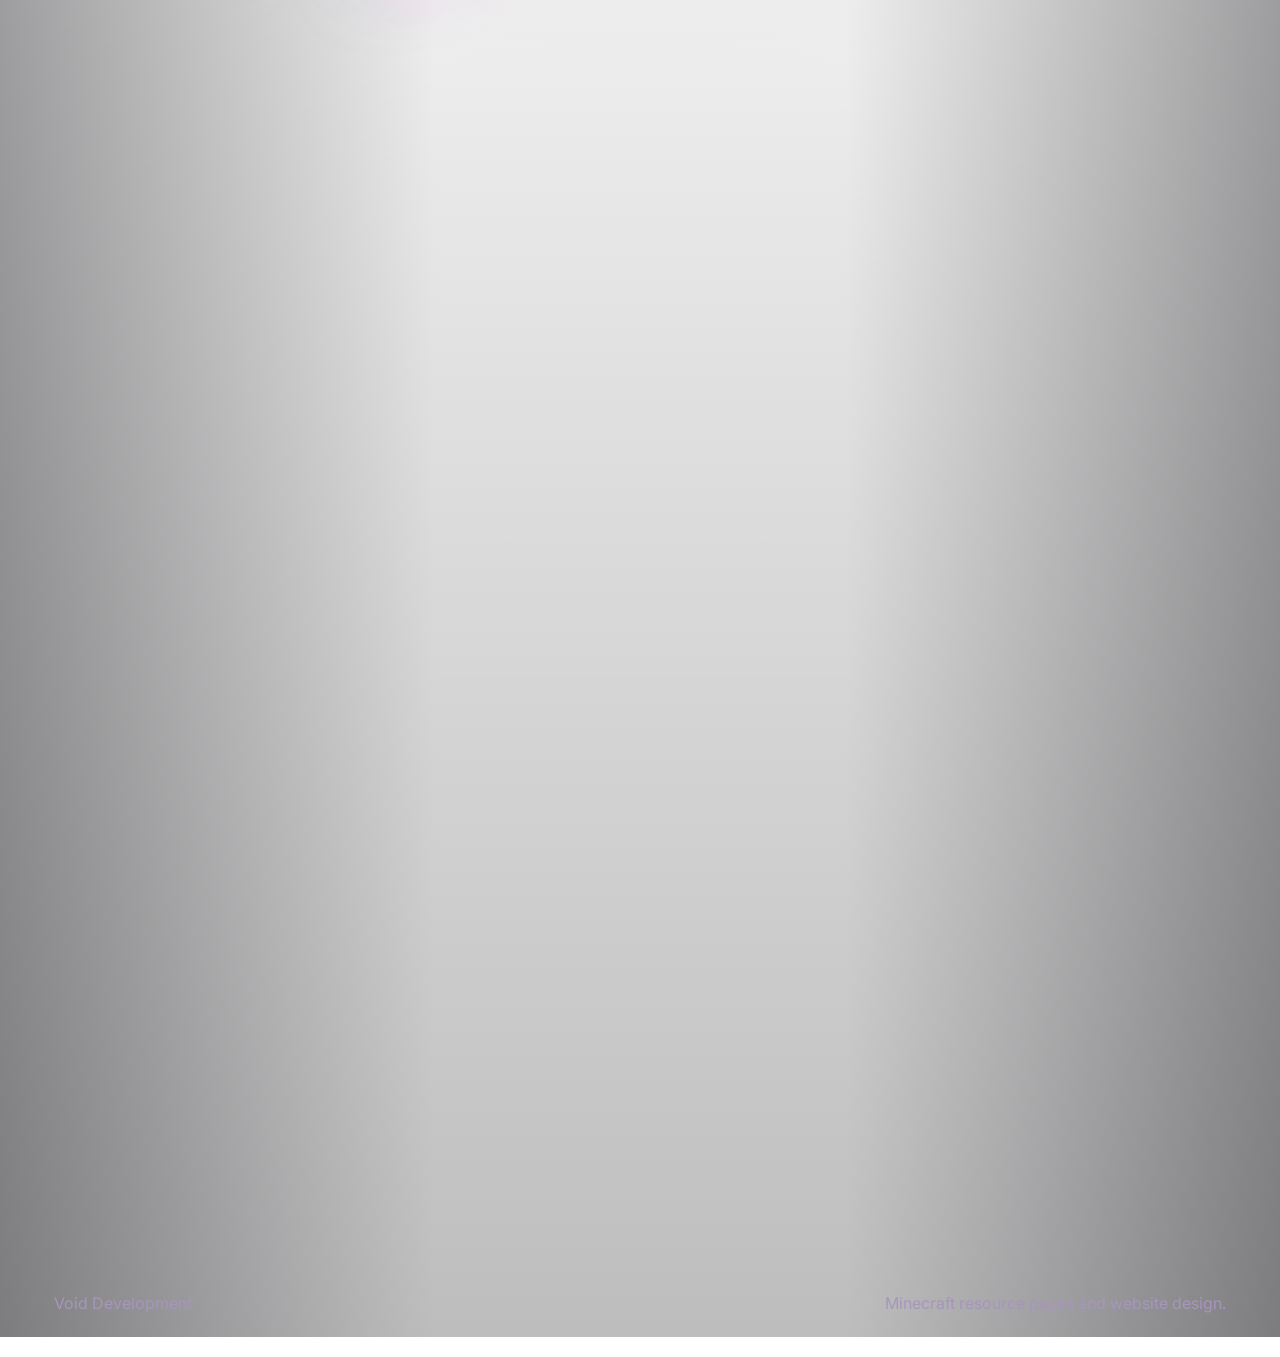
==== commit d86054d1: "visual changes" ====
--- a/index.html
+++ b/index.html
@@ -35,7 +35,7 @@
       <h1>Clean sites and Minecraft resource packs.</h1>
     </section>
 
-    <section class="rotary-galaxy" data-rotary-galaxy aria-label="Void Development paths">
+    <section class="rotary-galaxy compact-rotary" data-rotary-galaxy aria-label="Void Development paths">
       <div class="rotary-stage">
         <div class="rotary-dial" aria-hidden="true">
           <span></span>
--- a/styles.css
+++ b/styles.css
@@ -33,9 +33,15 @@
   margin: 0;
   color: var(--ink);
   background:
-    linear-gradient(135deg, rgba(143, 47, 97, 0.28), transparent 34%),
-    linear-gradient(225deg, rgba(111, 69, 216, 0.22), transparent 38%),
-    linear-gradient(180deg, var(--bg) 0%, #12071b 48%, #09040f 100%);
+    radial-gradient(circle at 8% 18%, rgba(255, 255, 255, 0.32) 0 1px, transparent 1.6px),
+    radial-gradient(circle at 24% 72%, rgba(255, 255, 255, 0.2) 0 1px, transparent 1.5px),
+    radial-gradient(circle at 45% 28%, rgba(255, 255, 255, 0.24) 0 1px, transparent 1.7px),
+    radial-gradient(circle at 66% 66%, rgba(255, 255, 255, 0.18) 0 1px, transparent 1.5px),
+    radial-gradient(circle at 82% 20%, rgba(255, 255, 255, 0.26) 0 1px, transparent 1.7px),
+    radial-gradient(circle at 50% 42%, rgba(24, 10, 38, 0.2), transparent 42%),
+    linear-gradient(180deg, #010008 0%, #000004 48%, #020006 100%);
+  background-size: 310px 310px, 390px 390px, 510px 510px, 460px 460px, 350px 350px, auto, auto;
+  background-attachment: fixed;
   font-family: Inter, Arial, sans-serif;
   line-height: 1.5;
   opacity: 0;
@@ -54,7 +60,6 @@
 }
 
 .galaxy-field {
-  display: none;
   position: fixed;
   inset: 0;
   z-index: 0;
@@ -64,6 +69,7 @@
   pointer-events: none;
   opacity: 1;
   filter: saturate(1.25) contrast(1.06);
+  background: #000004;
 }
 
 .galaxy-field::before {
@@ -71,10 +77,29 @@
   position: absolute;
   inset: 0;
   background:
-    radial-gradient(circle at 16% 22%, rgba(255, 255, 255, 0.16) 0 1px, transparent 1.6px),
-    radial-gradient(circle at 74% 18%, rgba(255, 255, 255, 0.12) 0 1px, transparent 1.7px),
-    radial-gradient(circle at 42% 68%, rgba(255, 255, 255, 0.13) 0 1px, transparent 1.6px),
-    radial-gradient(circle at 88% 72%, rgba(255, 255, 255, 0.1) 0 1px, transparent 1.5px);
+    radial-gradient(circle at 8% 18%, rgba(255, 255, 255, 0.85) 0 1px, transparent 1.6px),
+    radial-gradient(circle at 21% 76%, rgba(255, 255, 255, 0.44) 0 1px, transparent 1.5px),
+    radial-gradient(circle at 43% 29%, rgba(255, 255, 255, 0.66) 0 1px, transparent 1.7px),
+    radial-gradient(circle at 63% 64%, rgba(255, 255, 255, 0.48) 0 1px, transparent 1.5px),
+    radial-gradient(circle at 81% 20%, rgba(255, 255, 255, 0.72) 0 1px, transparent 1.7px),
+    radial-gradient(circle at 94% 82%, rgba(255, 255, 255, 0.5) 0 1px, transparent 1.5px),
+    radial-gradient(circle at 50% 50%, rgba(255, 111, 174, 0.16), transparent 38%),
+    radial-gradient(circle at 12% 92%, rgba(184, 137, 255, 0.08), transparent 28%),
+    linear-gradient(180deg, rgba(0, 0, 6, 0), rgba(0, 0, 6, 0.34));
+  background-size: 310px 310px, 390px 390px, 510px 510px, 460px 460px, 350px 350px, 620px 620px, auto, auto, auto;
+}
+
+.galaxy-field::after {
+  content: "";
+  position: absolute;
+  inset: 0;
+  background:
+    radial-gradient(circle at 30% 18%, rgba(255, 255, 255, 0.14) 0 1px, transparent 1.4px),
+    radial-gradient(circle at 72% 42%, rgba(255, 255, 255, 0.1) 0 1px, transparent 1.4px),
+    radial-gradient(circle at 58% 86%, rgba(255, 255, 255, 0.12) 0 1px, transparent 1.4px),
+    radial-gradient(circle at 50% 50%, transparent 0 52%, rgba(0, 0, 6, 0.66) 100%);
+  background-size: 220px 220px, 280px 280px, 340px 340px, auto;
+  opacity: 0.9;
 }
 
 .galaxy-image {
@@ -91,8 +116,7 @@
 }
 
 .galaxy-image--main {
-  opacity: 0.68;
-  filter: blur(14px) saturate(1.18) contrast(1.05);
+  display: none;
 }
 
 body::before {
@@ -102,8 +126,9 @@
   z-index: 1;
   pointer-events: none;
   background:
-    linear-gradient(180deg, rgba(0, 0, 4, 0.08), rgba(0, 0, 4, 0.01) 42%, rgba(0, 0, 4, 0.2)),
-    linear-gradient(90deg, rgba(0, 0, 4, 0.22), transparent 34%, transparent 66%, rgba(0, 0, 4, 0.22));
+    radial-gradient(circle at 50% 30%, rgba(143, 47, 97, 0.1), transparent 38%),
+    linear-gradient(180deg, rgba(0, 0, 6, 0.02), rgba(0, 0, 6, 0.01) 42%, rgba(0, 0, 6, 0.26)),
+    linear-gradient(90deg, rgba(0, 0, 6, 0.34), transparent 34%, transparent 66%, rgba(0, 0, 6, 0.34));
 }
 
 body > :not(.galaxy-field) {
@@ -156,16 +181,17 @@
 }
 
 .site-header {
-  position: sticky;
+  position: fixed;
   top: 14px;
-  z-index: 20;
+  left: 50%;
+  z-index: 1000;
   width: min(1180px, calc(100% - 28px));
   min-height: 72px;
   display: flex;
   align-items: center;
   justify-content: space-between;
   gap: 18px;
-  margin: 14px auto 0;
+  margin: 0;
   padding: 10px 12px 10px 16px;
   color: var(--white);
   background:
@@ -175,6 +201,11 @@
   border-radius: 999px;
   box-shadow: 0 18px 58px rgba(0, 0, 0, 0.24);
   backdrop-filter: blur(28px) saturate(165%);
+  transform: translateX(-50%);
+}
+
+main {
+  padding-top: 100px;
 }
 
 .site-header.is-scrolled {
@@ -722,6 +753,29 @@
   line-height: 1.15;
   font-weight: 900;
   text-transform: uppercase;
+}
+
+.privacy-page .page-hero {
+  display: grid;
+  align-content: end;
+  min-height: 420px;
+  padding-top: clamp(74px, 10vw, 118px);
+}
+
+.privacy-page .page-hero h1 {
+  font-size: clamp(3.4rem, 9vw, 7rem);
+  line-height: 0.95;
+}
+
+.privacy-panel {
+  grid-template-columns: minmax(260px, 0.72fr) minmax(340px, 1fr);
+  align-items: start;
+  margin-top: 0;
+}
+
+.privacy-panel h2 {
+  max-width: 520px;
+  font-size: clamp(2.4rem, 5.2vw, 5.2rem);
 }
 
 .feature-split {
@@ -1627,6 +1681,10 @@
     min-height: 360vh;
   }
 
+  .compact-rotary {
+    min-height: 235vh;
+  }
+
   .rotary-links a strong {
     font-size: clamp(2.4rem, 13vw, 4.2rem);
   }
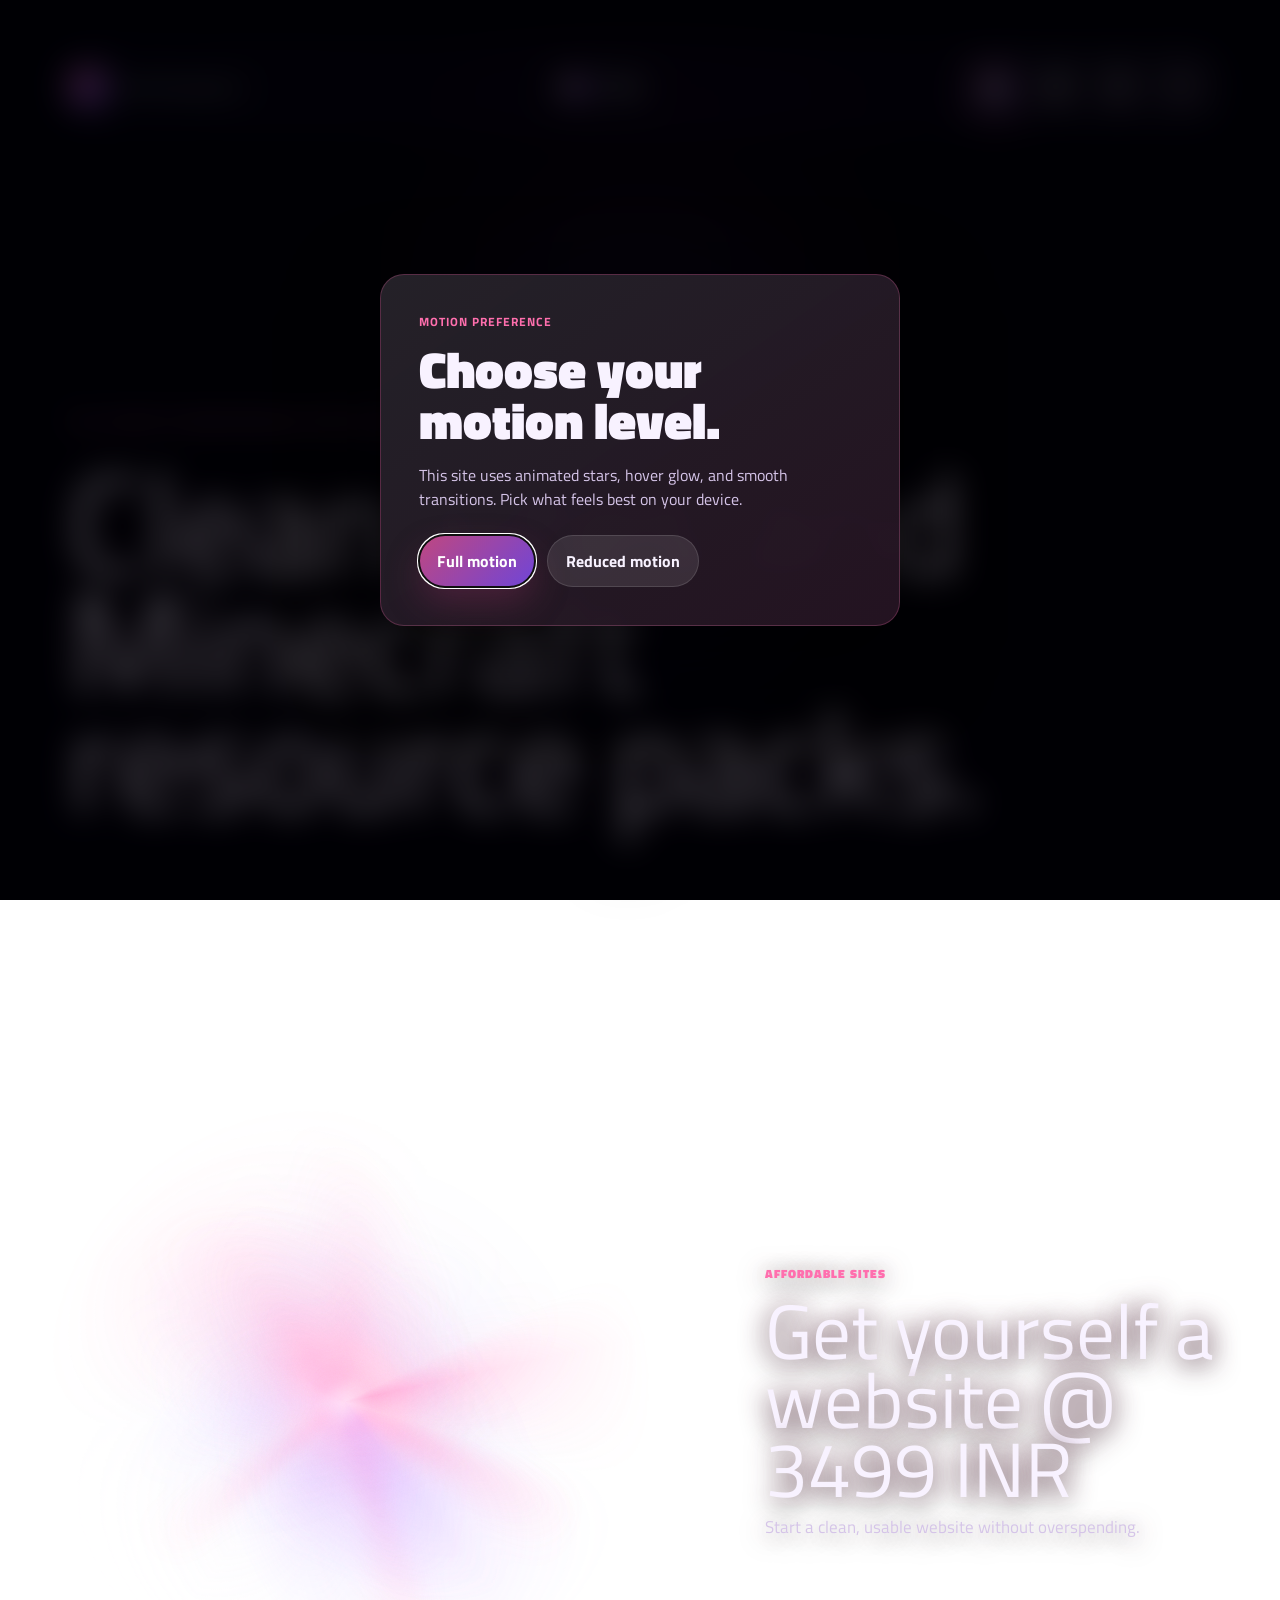
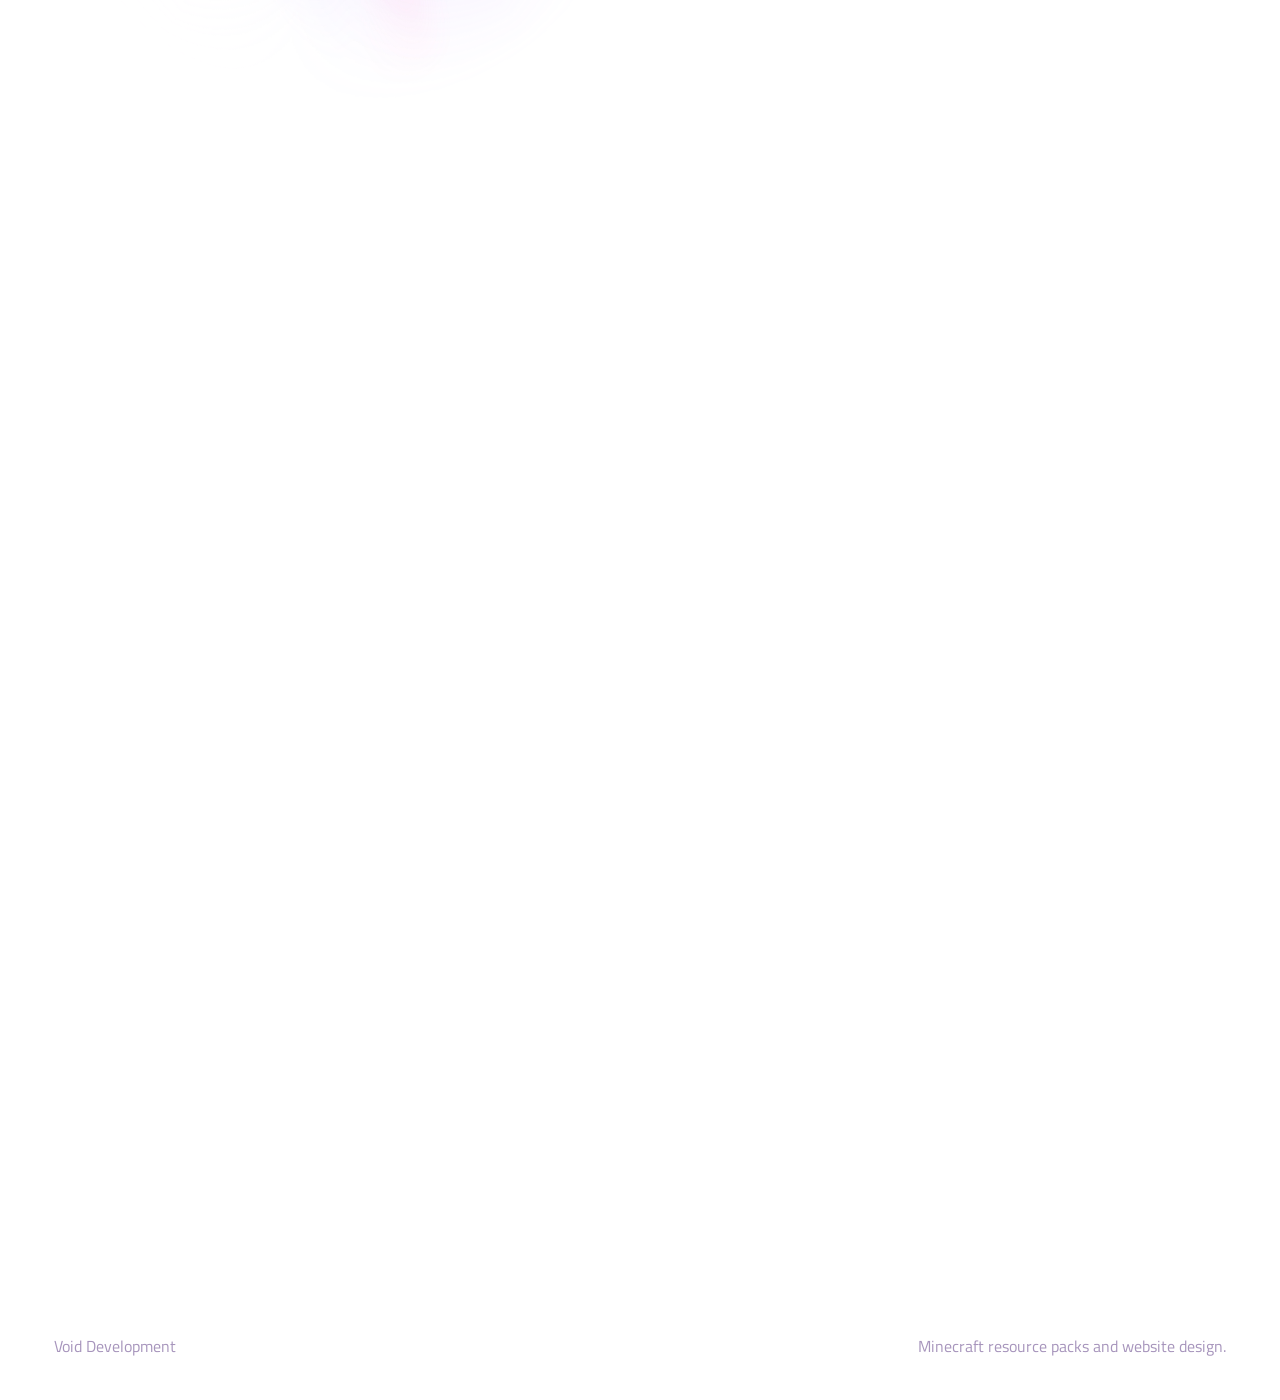
==== commit 5b1f793d: "idk what i changed" ====
--- a/index.html
+++ b/index.html
@@ -7,10 +7,10 @@
   <title>Void Development | Independent Digital Studio</title>
   <link rel="preconnect" href="https://fonts.googleapis.com">
   <link rel="preconnect" href="https://fonts.gstatic.com" crossorigin>
-  <link href="https://fonts.googleapis.com/css2?family=Inter:wght@400;500;600;700;800;900&display=swap" rel="stylesheet">
+  <link href="https://fonts.googleapis.com/css2?family=Titillium+Web:ital,wght@0,200;0,300;0,400;0,600;0,700;0,900;1,400;1,600;1,700&display=swap" rel="stylesheet">
   <link rel="stylesheet" href="styles.css">
 </head>
-<body>
+<body class="home-page">
   <header class="site-header" data-header>
     <a class="brand" href="index.html" aria-label="Void Development home">
       <span class="brand-mark">V</span>
--- a/styles.css
+++ b/styles.css
@@ -1,4 +1,6 @@
 :root {
+  --font-body: "Titillium Web", "Segoe UI", Arial, sans-serif;
+  --font-display: "Titillium Web", "Arial Narrow", Arial, sans-serif;
   --ink: #f8f2ff;
   --ink-soft: #d5c4e8;
   --muted: #a795bc;
@@ -42,21 +44,22 @@
     linear-gradient(180deg, #010008 0%, #000004 48%, #020006 100%);
   background-size: 310px 310px, 390px 390px, 510px 510px, 460px 460px, 350px 350px, auto, auto;
   background-attachment: fixed;
-  font-family: Inter, Arial, sans-serif;
+  font-family: var(--font-body);
   line-height: 1.5;
   opacity: 0;
-  transform: translateY(8px);
-  transition: opacity 220ms ease, transform 220ms ease;
+  transition: opacity 220ms ease;
 }
 
 body.is-ready {
   opacity: 1;
-  transform: translateY(0);
 }
 
 body.is-leaving {
   opacity: 0;
-  transform: translateY(8px);
+}
+
+body.has-motion-dialog {
+  overflow: hidden;
 }
 
 .galaxy-field {
@@ -77,16 +80,10 @@
   position: absolute;
   inset: 0;
   background:
-    radial-gradient(circle at 8% 18%, rgba(255, 255, 255, 0.85) 0 1px, transparent 1.6px),
-    radial-gradient(circle at 21% 76%, rgba(255, 255, 255, 0.44) 0 1px, transparent 1.5px),
-    radial-gradient(circle at 43% 29%, rgba(255, 255, 255, 0.66) 0 1px, transparent 1.7px),
-    radial-gradient(circle at 63% 64%, rgba(255, 255, 255, 0.48) 0 1px, transparent 1.5px),
-    radial-gradient(circle at 81% 20%, rgba(255, 255, 255, 0.72) 0 1px, transparent 1.7px),
-    radial-gradient(circle at 94% 82%, rgba(255, 255, 255, 0.5) 0 1px, transparent 1.5px),
-    radial-gradient(circle at 50% 50%, rgba(255, 111, 174, 0.16), transparent 38%),
-    radial-gradient(circle at 12% 92%, rgba(184, 137, 255, 0.08), transparent 28%),
-    linear-gradient(180deg, rgba(0, 0, 6, 0), rgba(0, 0, 6, 0.34));
-  background-size: 310px 310px, 390px 390px, 510px 510px, 460px 460px, 350px 350px, 620px 620px, auto, auto, auto;
+    radial-gradient(ellipse at 50% 48%, rgba(255, 111, 174, 0.16), transparent 18%),
+    radial-gradient(ellipse at 48% 52%, rgba(111, 69, 216, 0.18), transparent 32%),
+    radial-gradient(circle at 16% 88%, rgba(184, 137, 255, 0.08), transparent 24%),
+    linear-gradient(180deg, rgba(0, 0, 8, 0), rgba(0, 0, 8, 0.5));
 }
 
 .galaxy-field::after {
@@ -94,29 +91,16 @@
   position: absolute;
   inset: 0;
   background:
-    radial-gradient(circle at 30% 18%, rgba(255, 255, 255, 0.14) 0 1px, transparent 1.4px),
-    radial-gradient(circle at 72% 42%, rgba(255, 255, 255, 0.1) 0 1px, transparent 1.4px),
-    radial-gradient(circle at 58% 86%, rgba(255, 255, 255, 0.12) 0 1px, transparent 1.4px),
-    radial-gradient(circle at 50% 50%, transparent 0 52%, rgba(0, 0, 6, 0.66) 100%);
-  background-size: 220px 220px, 280px 280px, 340px 340px, auto;
+    radial-gradient(circle at 50% 50%, transparent 0 46%, rgba(0, 0, 6, 0.74) 100%),
+    linear-gradient(90deg, rgba(0, 0, 6, 0.45), transparent 34%, transparent 66%, rgba(0, 0, 6, 0.45));
   opacity: 0.9;
 }
 
-.galaxy-image {
+.galaxy-canvas {
   position: absolute;
-  left: 50%;
-  top: 50%;
-  width: max(132vw, 132vh);
-  max-width: none;
-  aspect-ratio: 3 / 2;
-  object-fit: cover;
-  transform-origin: center;
-  translate: -50% -50%;
-  will-change: transform;
-}
-
-.galaxy-image--main {
-  display: none;
+  inset: 0;
+  width: 100%;
+  height: 100%;
 }
 
 body::before {
@@ -182,7 +166,7 @@
 
 .site-header {
   position: fixed;
-  top: 14px;
+  top: 42px;
   left: 50%;
   z-index: 1000;
   width: min(1180px, calc(100% - 28px));
@@ -205,7 +189,7 @@
 }
 
 main {
-  padding-top: 100px;
+  padding-top: 128px;
 }
 
 .site-header.is-scrolled {
@@ -219,6 +203,7 @@
   align-items: center;
   gap: 11px;
   min-width: 0;
+  font-family: var(--font-display);
   font-weight: 900;
   text-shadow: 0 2px 14px rgba(0, 0, 0, 0.72);
 }
@@ -242,48 +227,225 @@
 }
 
 .site-nav {
-  --pill-x: 4px;
-  --pill-y: 4px;
-  --pill-width: 80px;
-  --pill-height: 40px;
   position: relative;
   display: flex;
+  align-items: flex-end;
+  gap: 12px;
+  height: 68px;
+  width: fit-content;
+  max-width: 100%;
+  padding: 8px 10px;
+  background: rgba(18, 15, 23, 0.74);
+  border: 1px solid rgba(255, 255, 255, 0.12);
+  border-radius: 18px;
+  box-shadow: 0 18px 58px rgba(0, 0, 0, 0.26), inset 0 1px 0 rgba(255, 255, 255, 0.08);
+  backdrop-filter: blur(22px) saturate(150%);
+}
+
+.site-nav::before {
+  display: none;
+}
+
+.site-nav a {
+  --dock-size: 50px;
+  position: relative;
+  z-index: 1;
+  display: inline-flex;
   align-items: center;
-  gap: 6px;
-  padding: 4px;
-  background: rgba(7, 3, 13, 0.36);
-  border: 1px solid rgba(255, 255, 255, 0.08);
+  justify-content: center;
+  width: var(--dock-size);
+  height: var(--dock-size);
+  min-width: 42px;
+  color: rgba(255, 255, 255, 0.76);
+  background:
+    linear-gradient(145deg, rgba(255, 255, 255, 0.065), rgba(143, 47, 97, 0.1)),
+    rgba(18, 15, 23, 0.92);
+  border: 1px solid rgba(255, 255, 255, 0.12);
+  border-radius: 14px;
+  box-shadow: 0 8px 18px rgba(0, 0, 0, 0.28);
+  font-family: var(--font-display);
+  font-size: 0.9rem;
+  font-weight: 700;
+  outline: none;
+  transition:
+    width 130ms ease,
+    height 130ms ease,
+    color 180ms ease,
+    transform 180ms ease,
+    border-color 180ms ease,
+    background 180ms ease,
+    box-shadow 180ms ease;
+  text-shadow: 0 2px 14px rgba(0, 0, 0, 0.7);
+}
+
+.site-nav a:hover,
+.site-nav a:focus-visible,
+.site-nav a[aria-current="page"] {
+  color: var(--white);
+  border-color: rgba(255, 111, 174, 0.34);
+  background:
+    linear-gradient(135deg, rgba(143, 47, 97, 0.42), rgba(111, 69, 216, 0.3)),
+    #120f17;
+  box-shadow: 0 12px 32px rgba(143, 47, 97, 0.3);
+}
+
+.dock-icon {
+  display: grid;
+  width: 54%;
+  height: 54%;
+  place-items: center;
+}
+
+.dock-icon svg {
+  width: 100%;
+  height: 100%;
+  fill: currentColor;
+}
+
+.dock-label {
+  position: absolute;
+  left: 50%;
+  top: -34px;
+  width: max-content;
+  max-width: 180px;
+  padding: 5px 9px;
+  color: var(--white);
+  background: rgba(18, 15, 23, 0.96);
+  border: 1px solid rgba(255, 255, 255, 0.14);
+  border-radius: 8px;
+  box-shadow: 0 14px 34px rgba(0, 0, 0, 0.38);
+  font-size: 0.75rem;
+  line-height: 1;
+  white-space: nowrap;
+  opacity: 0;
+  pointer-events: none;
+  transform: translate(-50%, 8px);
+  transition: opacity 160ms ease, transform 160ms ease;
+}
+
+.site-nav a:hover .dock-label,
+.site-nav a:focus-visible .dock-label {
+  opacity: 1;
+  transform: translate(-50%, 0);
+}
+
+.motion-toggle {
+  display: inline-flex;
+  align-items: center;
+  gap: 9px;
+  min-height: 44px;
+  flex: 0 0 auto;
+  padding: 9px 12px;
+  color: var(--ink);
+  background: rgba(18, 15, 23, 0.72);
+  border: 1px solid rgba(255, 255, 255, 0.12);
   border-radius: 999px;
-}
-
-.site-nav::before {
+  box-shadow: inset 0 1px 0 rgba(255, 255, 255, 0.08);
+  font: inherit;
+  font-family: var(--font-display);
+  font-size: 0.8rem;
+  font-weight: 700;
+  cursor: pointer;
+  transition: transform 180ms ease, border-color 180ms ease, background 180ms ease;
+}
+
+.motion-toggle:hover,
+.motion-toggle:focus-visible {
+  border-color: rgba(255, 111, 174, 0.34);
+  transform: translateY(-2px);
+  outline: none;
+}
+
+.motion-toggle-icon {
+  position: relative;
+  width: 34px;
+  height: 20px;
+  border-radius: 999px;
+  background: linear-gradient(135deg, rgba(143, 47, 97, 0.85), rgba(111, 69, 216, 0.86));
+  box-shadow: inset 0 0 0 1px rgba(255, 255, 255, 0.18);
+}
+
+.motion-toggle-icon::before {
   content: "";
   position: absolute;
-  left: var(--pill-x);
-  top: var(--pill-y);
-  width: var(--pill-width);
-  height: var(--pill-height);
-  border-radius: 999px;
-  background: linear-gradient(135deg, var(--velvet), var(--plum));
-  box-shadow: 0 12px 32px rgba(143, 47, 97, 0.38);
-  transition: left 220ms ease, top 220ms ease, width 220ms ease, height 220ms ease;
-}
-
-.site-nav a {
-  position: relative;
-  z-index: 1;
-  padding: 10px 15px;
-  color: rgba(255, 255, 255, 0.72);
-  border-radius: 999px;
-  font-size: 0.94rem;
-  font-weight: 800;
-  transition: color 180ms ease, transform 180ms ease;
-  text-shadow: 0 2px 14px rgba(0, 0, 0, 0.7);
-}
-
-.site-nav a:hover,
-.site-nav a[aria-current="page"] {
-  color: var(--white);
+  top: 4px;
+  left: 4px;
+  width: 12px;
+  height: 12px;
+  border-radius: 50%;
+  background: var(--white);
+  transition: transform 180ms ease;
+}
+
+.motion-toggle[aria-pressed="true"] .motion-toggle-icon {
+  background: rgba(255, 255, 255, 0.12);
+}
+
+.motion-toggle[aria-pressed="true"] .motion-toggle-icon::before {
+  transform: translateX(14px);
+}
+
+body > .motion-dialog {
+  position: fixed;
+  inset: 0;
+  z-index: 3000;
+  display: grid;
+  place-items: center;
+  padding: 20px;
+  background: rgba(0, 0, 6, 0.72);
+  backdrop-filter: blur(16px);
+}
+
+.motion-dialog-card {
+  width: min(520px, 100%);
+  padding: clamp(24px, 5vw, 38px);
+  color: var(--ink);
+  background:
+    linear-gradient(145deg, rgba(255, 255, 255, 0.08), rgba(143, 47, 97, 0.14)),
+    rgba(18, 15, 23, 0.96);
+  border: 1px solid rgba(255, 111, 174, 0.24);
+  border-radius: 24px;
+  box-shadow: 0 30px 90px rgba(0, 0, 0, 0.55);
+}
+
+.motion-dialog-card h2 {
+  font-size: clamp(2rem, 6vw, 3.2rem);
+}
+
+.motion-dialog-card p:not(.section-kicker) {
+  color: var(--ink-soft);
+}
+
+.motion-dialog-actions {
+  display: flex;
+  flex-wrap: wrap;
+  gap: 12px;
+  margin-top: 24px;
+}
+
+.motion-reduced *,
+.motion-reduced *::before,
+.motion-reduced *::after {
+  scroll-behavior: auto !important;
+  transition-duration: 1ms !important;
+  animation-duration: 1ms !important;
+}
+
+.motion-reduced .reveal-on-scroll {
+  opacity: 1;
+  transform: none;
+  clip-path: none;
+}
+
+.motion-reduced .site-nav a {
+  width: 50px !important;
+  height: 50px !important;
+}
+
+.motion-reduced .border-glow-card::before,
+.motion-reduced .border-glow-card::after,
+.motion-reduced .border-glow-card > .edge-light {
+  display: none !important;
 }
 
 .nav-toggle {
@@ -337,6 +499,13 @@
   color: var(--ink-soft);
   font-size: clamp(1rem, 1.8vw, 1.25rem);
   text-shadow: 0 4px 22px rgba(0, 0, 0, 0.86);
+}
+
+.home-page .brand,
+.home-page .brand-mark,
+.home-page .abyss-hero h1,
+.home-page .rotary-links a strong {
+  font-weight: 400;
 }
 
 .rotary-galaxy {
@@ -532,8 +701,9 @@
 .section-kicker {
   margin: 0 0 12px;
   color: var(--rose);
+  font-family: var(--font-display);
   font-size: 0.78rem;
-  font-weight: 900;
+  font-weight: 700;
   letter-spacing: 0.08em;
   text-transform: uppercase;
 }
@@ -543,6 +713,18 @@
 h3,
 p {
   overflow-wrap: anywhere;
+}
+
+h1,
+h2,
+h3,
+.rotary-links a strong,
+.galaxy-creation-link strong,
+.text-columns strong,
+.project-preview strong,
+.glacier-preview strong {
+  font-family: var(--font-display);
+  font-weight: 900;
 }
 
 h1 {
@@ -686,7 +868,8 @@
   border-radius: 999px;
   padding: 13px 18px;
   font: inherit;
-  font-weight: 900;
+  font-family: var(--font-display);
+  font-weight: 700;
   cursor: pointer;
   transition: transform 180ms ease, box-shadow 180ms ease, border-color 180ms ease, background 180ms ease;
 }
@@ -770,7 +953,7 @@
 .privacy-panel {
   grid-template-columns: minmax(260px, 0.72fr) minmax(340px, 1fr);
   align-items: start;
-  margin-top: 0;
+  margin-top: clamp(42px, 7vw, 84px);
 }
 
 .privacy-panel h2 {
@@ -824,7 +1007,144 @@
   box-shadow: 0 34px 96px rgba(0, 0, 0, 0.52), 0 0 34px rgba(143, 47, 97, 0.18);
 }
 
-.feature-card::before {
+.border-glow-card {
+  --edge-proximity: 0;
+  --cursor-angle: 45deg;
+  --edge-sensitivity: 30;
+  --color-sensitivity: calc(var(--edge-sensitivity) + 20);
+  --border-radius: 28px;
+  --glow-padding: 40px;
+  --cone-spread: 25;
+
+  position: relative;
+  overflow: visible;
+  isolation: isolate;
+  border-radius: var(--border-radius);
+}
+
+.border-glow-card > :not(.edge-light) {
+  position: relative;
+  z-index: 2;
+}
+
+.border-glow-card::before,
+.border-glow-card::after,
+.border-glow-card > .edge-light {
+  content: "";
+  position: absolute;
+  inset: 0;
+  border-radius: inherit;
+  opacity: 1;
+  transition: opacity 0.25s ease-out;
+  z-index: 0;
+}
+
+.border-glow-card:not(:hover):not(.sweep-active)::before,
+.border-glow-card:not(:hover):not(.sweep-active)::after,
+.border-glow-card:not(:hover):not(.sweep-active) > .edge-light {
+  opacity: 0;
+  transition: opacity 0.75s ease-in-out;
+}
+
+.border-glow-card:not(:hover):not(.sweep-active)::before,
+.border-glow-card:not(:hover):not(.sweep-active)::after {
+  content: none;
+}
+
+.border-glow-card:not(:hover):not(.sweep-active) > .edge-light {
+  display: none;
+}
+
+.border-glow-card:is(:hover, .sweep-active) > .edge-light {
+  display: block;
+}
+
+.border-glow-card::before {
+  border: 1px solid transparent;
+  background:
+    linear-gradient(var(--card-bg, #120f17) 0 100%) padding-box,
+    linear-gradient(rgb(255 255 255 / 0%) 0% 100%) border-box,
+    var(--gradient-one, radial-gradient(at 80% 55%, hsla(268, 100%, 76%, 1) 0px, transparent 50%)) border-box,
+    var(--gradient-two, radial-gradient(at 69% 34%, hsla(349, 100%, 74%, 1) 0px, transparent 50%)) border-box,
+    var(--gradient-three, radial-gradient(at 8% 6%, hsla(136, 100%, 78%, 1) 0px, transparent 50%)) border-box,
+    var(--gradient-four, radial-gradient(at 41% 38%, hsla(192, 100%, 64%, 1) 0px, transparent 50%)) border-box,
+    var(--gradient-five, radial-gradient(at 86% 85%, hsla(186, 100%, 74%, 1) 0px, transparent 50%)) border-box,
+    var(--gradient-six, radial-gradient(at 82% 18%, hsla(52, 100%, 65%, 1) 0px, transparent 50%)) border-box,
+    var(--gradient-seven, radial-gradient(at 51% 4%, hsla(12, 100%, 72%, 1) 0px, transparent 50%)) border-box,
+    var(--gradient-base, linear-gradient(#c299ff 0 100%)) border-box;
+  opacity: calc((var(--edge-proximity) - var(--color-sensitivity)) / (100 - var(--color-sensitivity)));
+  mask-image:
+    conic-gradient(
+      from var(--cursor-angle) at center,
+      black calc(var(--cone-spread) * 1%),
+      transparent calc((var(--cone-spread) + 15) * 1%),
+      transparent calc((100 - var(--cone-spread) - 15) * 1%),
+      black calc((100 - var(--cone-spread)) * 1%)
+    );
+}
+
+.border-glow-card::after {
+  border: 1px solid transparent;
+  background:
+    var(--gradient-one, radial-gradient(at 80% 55%, hsla(268, 100%, 76%, 1) 0px, transparent 50%)) padding-box,
+    var(--gradient-two, radial-gradient(at 69% 34%, hsla(349, 100%, 74%, 1) 0px, transparent 50%)) padding-box,
+    var(--gradient-three, radial-gradient(at 8% 6%, hsla(136, 100%, 78%, 1) 0px, transparent 50%)) padding-box,
+    var(--gradient-four, radial-gradient(at 41% 38%, hsla(192, 100%, 64%, 1) 0px, transparent 50%)) padding-box,
+    var(--gradient-five, radial-gradient(at 86% 85%, hsla(186, 100%, 74%, 1) 0px, transparent 50%)) padding-box,
+    var(--gradient-six, radial-gradient(at 82% 18%, hsla(52, 100%, 65%, 1) 0px, transparent 50%)) padding-box,
+    var(--gradient-seven, radial-gradient(at 51% 4%, hsla(12, 100%, 72%, 1) 0px, transparent 50%)) padding-box,
+    var(--gradient-base, linear-gradient(#c299ff 0 100%)) padding-box;
+  mask-image:
+    linear-gradient(to bottom, black, black),
+    radial-gradient(ellipse at 50% 50%, black 40%, transparent 65%),
+    radial-gradient(ellipse at 66% 66%, black 5%, transparent 40%),
+    radial-gradient(ellipse at 33% 33%, black 5%, transparent 40%),
+    radial-gradient(ellipse at 66% 33%, black 5%, transparent 40%),
+    radial-gradient(ellipse at 33% 66%, black 5%, transparent 40%),
+    conic-gradient(from var(--cursor-angle) at center, transparent 5%, black 15%, black 85%, transparent 95%);
+  mask-composite: subtract, add, add, add, add, add;
+  opacity: calc(var(--fill-opacity, 0.5) * (var(--edge-proximity) - var(--color-sensitivity)) / (100 - var(--color-sensitivity)));
+  mix-blend-mode: soft-light;
+}
+
+.border-glow-card > .edge-light {
+  inset: calc(var(--glow-padding) * -1);
+  pointer-events: none;
+  z-index: 1;
+  mask-image:
+    conic-gradient(
+      from var(--cursor-angle) at center,
+      black 2.5%,
+      transparent 10%,
+      transparent 90%,
+      black 97.5%
+    );
+  opacity: calc((var(--edge-proximity) - var(--edge-sensitivity)) / (100 - var(--edge-sensitivity)));
+  mix-blend-mode: plus-lighter;
+}
+
+.border-glow-card > .edge-light::before {
+  content: "";
+  position: absolute;
+  inset: var(--glow-padding);
+  border-radius: inherit;
+  box-shadow:
+    inset 0 0 0 1px var(--glow-color, hsl(40deg 80% 80% / 100%)),
+    inset 0 0 1px 0 var(--glow-color-60, hsl(40deg 80% 80% / 60%)),
+    inset 0 0 3px 0 var(--glow-color-50, hsl(40deg 80% 80% / 50%)),
+    inset 0 0 6px 0 var(--glow-color-40, hsl(40deg 80% 80% / 40%)),
+    inset 0 0 15px 0 var(--glow-color-30, hsl(40deg 80% 80% / 30%)),
+    inset 0 0 25px 2px var(--glow-color-20, hsl(40deg 80% 80% / 20%)),
+    inset 0 0 50px 2px var(--glow-color-10, hsl(40deg 80% 80% / 10%)),
+    0 0 1px 0 var(--glow-color-60, hsl(40deg 80% 80% / 60%)),
+    0 0 3px 0 var(--glow-color-50, hsl(40deg 80% 80% / 50%)),
+    0 0 6px 0 var(--glow-color-40, hsl(40deg 80% 80% / 40%)),
+    0 0 15px 0 var(--glow-color-30, hsl(40deg 80% 80% / 30%)),
+    0 0 25px 2px var(--glow-color-20, hsl(40deg 80% 80% / 20%)),
+    0 0 50px 2px var(--glow-color-10, hsl(40deg 80% 80% / 10%));
+}
+
+.feature-card:not(.border-glow-card)::before {
   content: "";
   position: absolute;
   inset: 0;
@@ -832,11 +1152,11 @@
   opacity: 0.72;
 }
 
-.feature-card.aqua::before {
+.feature-card.aqua:not(.border-glow-card)::before {
   background: linear-gradient(135deg, rgba(143, 47, 97, 0.2), rgba(32, 15, 47, 0.68));
 }
 
-.feature-card.flame::before {
+.feature-card.flame:not(.border-glow-card)::before {
   background: linear-gradient(135deg, rgba(242, 189, 112, 0.16), rgba(111, 69, 216, 0.24));
 }
 
@@ -1527,6 +1847,19 @@
   color: var(--muted);
 }
 
+.page-hero.border-glow-card,
+.section-title-band.border-glow-card,
+.pack-card.border-glow-card,
+.website-card.border-glow-card,
+.profile-card.border-glow-card,
+.socials-card.border-glow-card,
+.studio-panel.border-glow-card,
+.glass-panel.border-glow-card,
+.loading-card.border-glow-card,
+.mini-grid article.border-glow-card {
+  overflow: visible;
+}
+
 @media (max-width: 980px) {
   .soft-hero,
   .feature-split,
@@ -1598,12 +1931,25 @@
     display: block;
   }
 
+  .motion-toggle {
+    min-height: 42px;
+    padding: 8px 10px;
+  }
+
+  .motion-toggle-text {
+    display: none;
+  }
+
   .site-nav {
     position: absolute;
     top: calc(100% + 10px);
     right: 0;
     left: 0;
     display: none;
+    height: auto;
+    justify-content: center;
+    flex-wrap: wrap;
+    gap: 10px;
     padding: 8px;
     background: rgba(10, 4, 16, 0.97);
     border: 1px solid var(--line);
@@ -1612,11 +1958,12 @@
   }
 
   .site-nav.is-open {
-    display: grid;
+    display: flex;
   }
 
   .site-nav a {
-    padding: 14px;
+    --dock-size: 50px;
+    padding: 0;
   }
 
   .soft-hero {
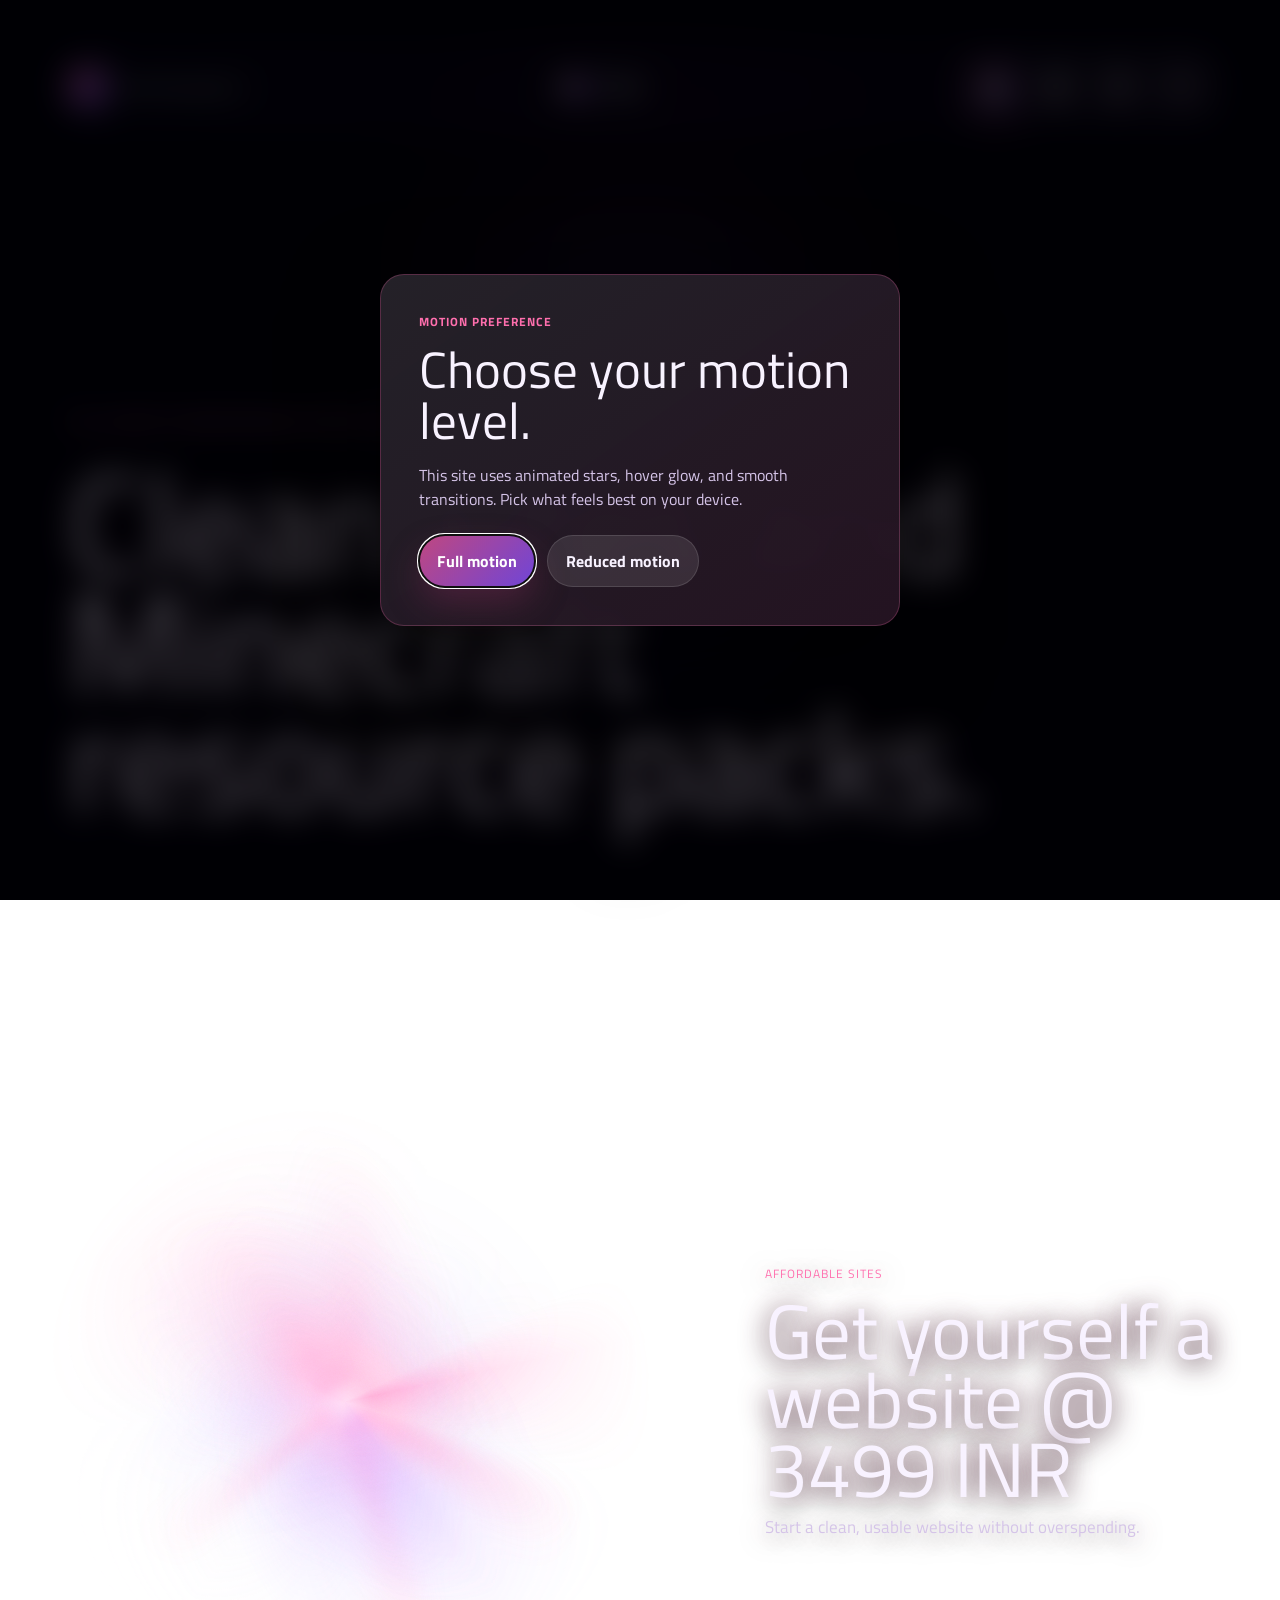
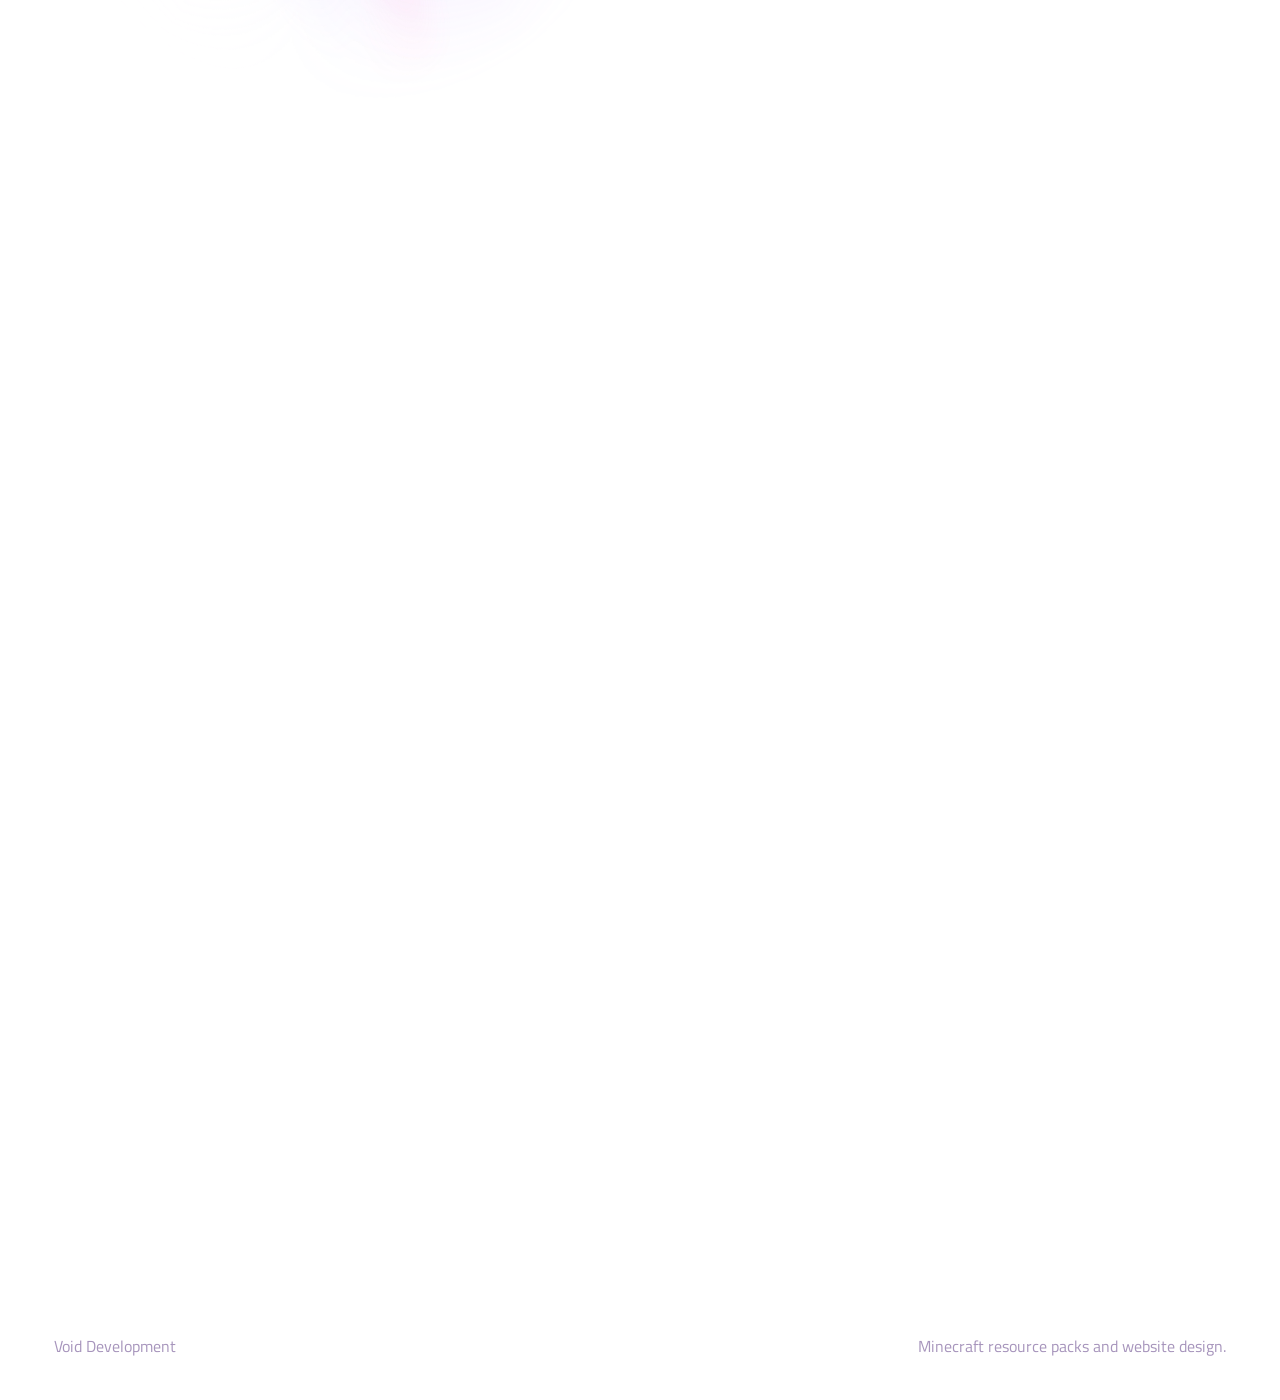
==== commit d42f114a: "edited font" ====
--- a/index.html
+++ b/index.html
@@ -7,7 +7,7 @@
   <title>Void Development | Independent Digital Studio</title>
   <link rel="preconnect" href="https://fonts.googleapis.com">
   <link rel="preconnect" href="https://fonts.gstatic.com" crossorigin>
-  <link href="https://fonts.googleapis.com/css2?family=Titillium+Web:ital,wght@0,200;0,300;0,400;0,600;0,700;0,900;1,400;1,600;1,700&display=swap" rel="stylesheet">
+  <link href="https://fonts.googleapis.com/css2?family=Titillium+Web:ital,wght@0,200;0,300;0,400;0,600;0,700;1,400;1,600;1,700&display=swap" rel="stylesheet">
   <link rel="stylesheet" href="styles.css">
 </head>
 <body class="home-page">
--- a/styles.css
+++ b/styles.css
@@ -204,7 +204,7 @@
   gap: 11px;
   min-width: 0;
   font-family: var(--font-display);
-  font-weight: 900;
+  font-weight: 400;
   text-shadow: 0 2px 14px rgba(0, 0, 0, 0.72);
 }
 
@@ -617,7 +617,7 @@
 .rotary-links a span {
   color: var(--rose);
   font-size: 0.78rem;
-  font-weight: 900;
+  font-weight: 400;
   letter-spacing: 0.08em;
   text-transform: uppercase;
 }
@@ -724,7 +724,7 @@
 .project-preview strong,
 .glacier-preview strong {
   font-family: var(--font-display);
-  font-weight: 900;
+  font-weight: 400;
 }
 
 h1 {
@@ -786,7 +786,7 @@
   width: fit-content;
   font-size: clamp(1.45rem, 3vw, 2.8rem);
   line-height: 1;
-  font-weight: 900;
+  font-weight: 400;
 }
 
 .galaxy-link-list a:hover,
@@ -813,7 +813,7 @@
 .galaxy-creation-link span {
   color: var(--rose);
   font-size: 0.78rem;
-  font-weight: 900;
+  font-weight: 400;
   letter-spacing: 0.08em;
   text-transform: uppercase;
 }
@@ -934,7 +934,7 @@
   color: var(--white);
   font-size: clamp(1.6rem, 3vw, 2.25rem);
   line-height: 1.15;
-  font-weight: 900;
+  font-weight: 400;
   text-transform: uppercase;
 }
 
@@ -1263,7 +1263,7 @@
   color: var(--ink);
   background: linear-gradient(135deg, rgba(143, 47, 97, 0.38), rgba(111, 69, 216, 0.26));
   font: inherit;
-  font-weight: 900;
+  font-weight: 400;
   cursor: pointer;
   transition: transform 180ms ease, box-shadow 180ms ease, border-color 180ms ease;
 }
@@ -1309,7 +1309,7 @@
   color: var(--white);
   background: linear-gradient(135deg, var(--velvet), var(--plum));
   font-size: 3rem;
-  font-weight: 900;
+  font-weight: 400;
 }
 
 .pack-content {
@@ -1358,7 +1358,7 @@
 .website-meta a,
 .contact-info a {
   color: var(--rose);
-  font-weight: 900;
+  font-weight: 400;
 }
 
 .loading-card {
@@ -1595,7 +1595,7 @@
   color: var(--ink);
   font-size: clamp(1.55rem, 3vw, 3rem);
   line-height: 1.05;
-  font-weight: 900;
+  font-weight: 400;
   text-shadow: 0 4px 28px rgba(0, 0, 0, 0.86);
   transition: color 180ms ease, transform 180ms ease, text-shadow 180ms ease;
 }
@@ -1630,7 +1630,7 @@
   color: var(--white);
   background: rgba(255, 255, 255, 0.08);
   font: inherit;
-  font-weight: 900;
+  font-weight: 400;
   cursor: help;
 }
 
@@ -1819,12 +1819,12 @@
   color: #10203b;
   background: linear-gradient(180deg, #ff9933 0 33%, #ffffff 34% 66%, #138808 67%);
   font-size: 0.58rem;
-  font-weight: 900;
+  font-weight: 400;
 }
 
 .profile-card p {
   margin: -4px 0 2px;
-  font-weight: 900;
+  font-weight: 400;
 }
 
 .discord-button,
